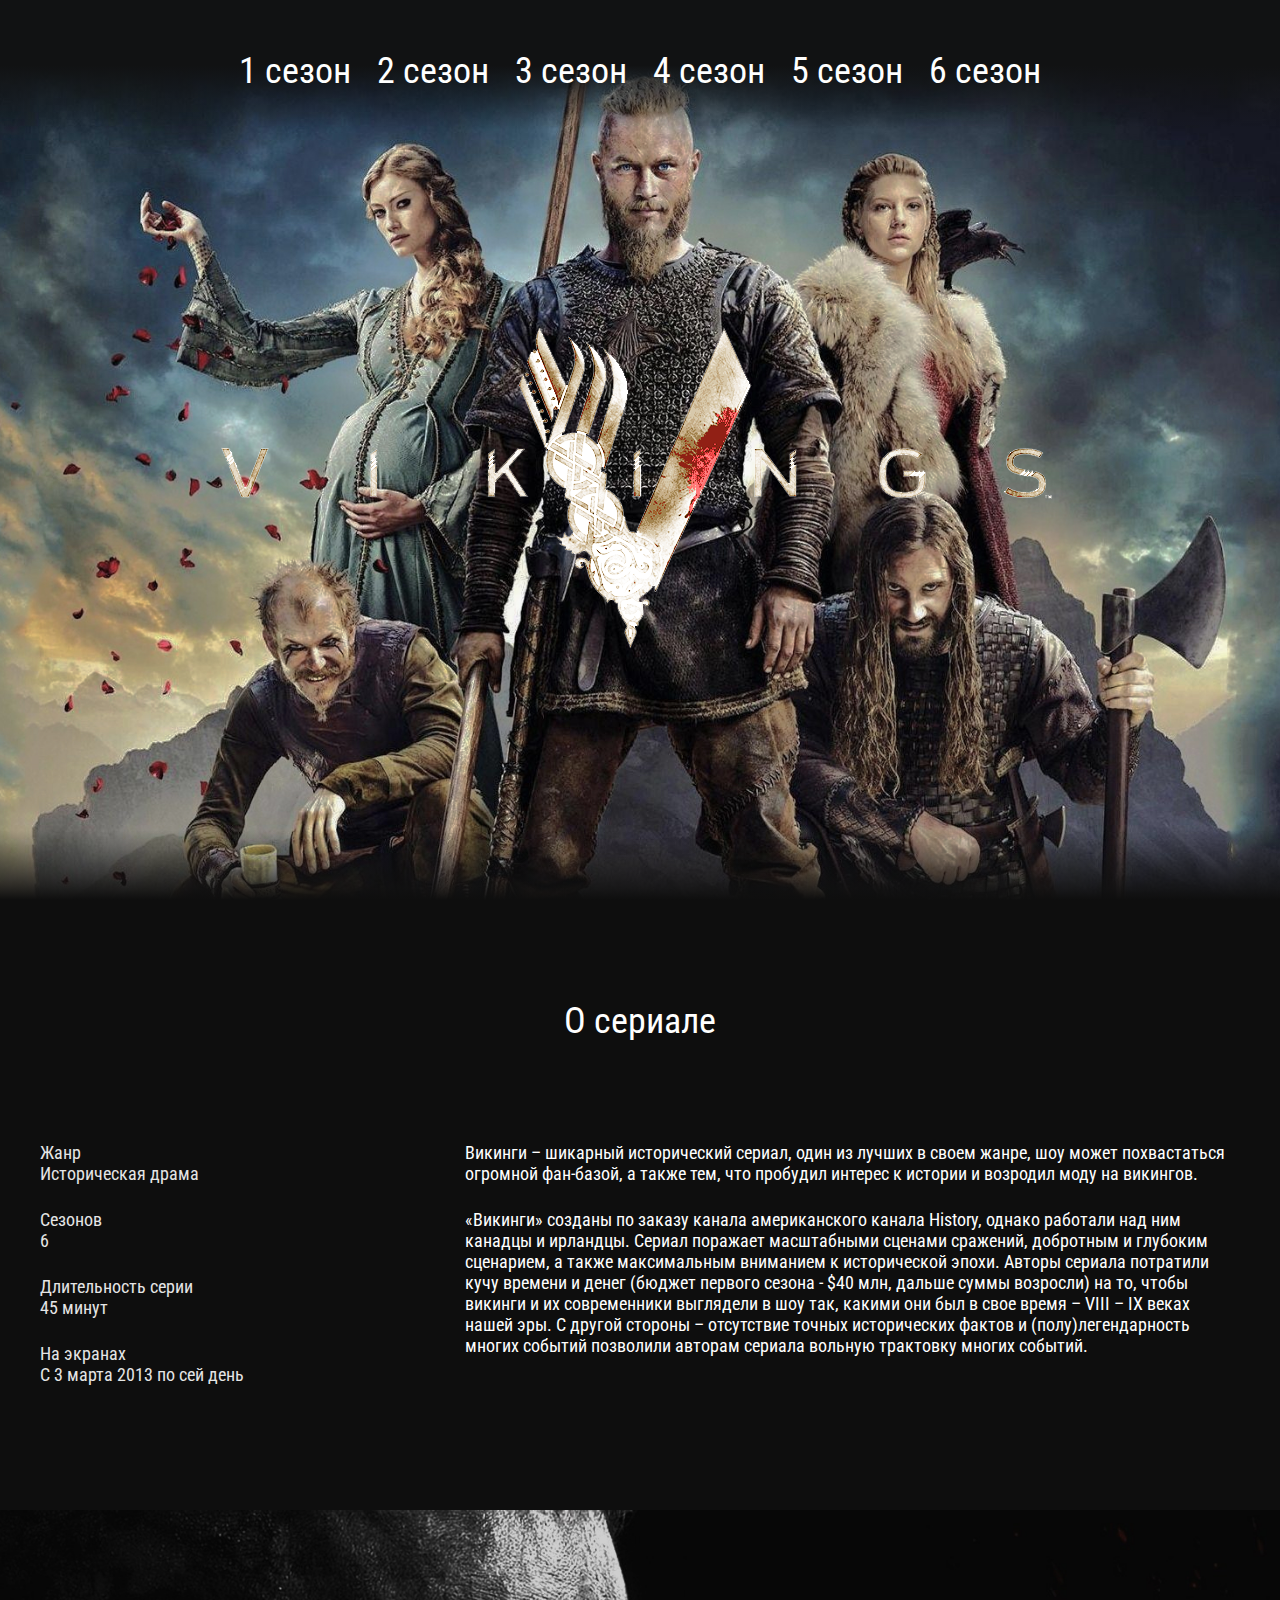
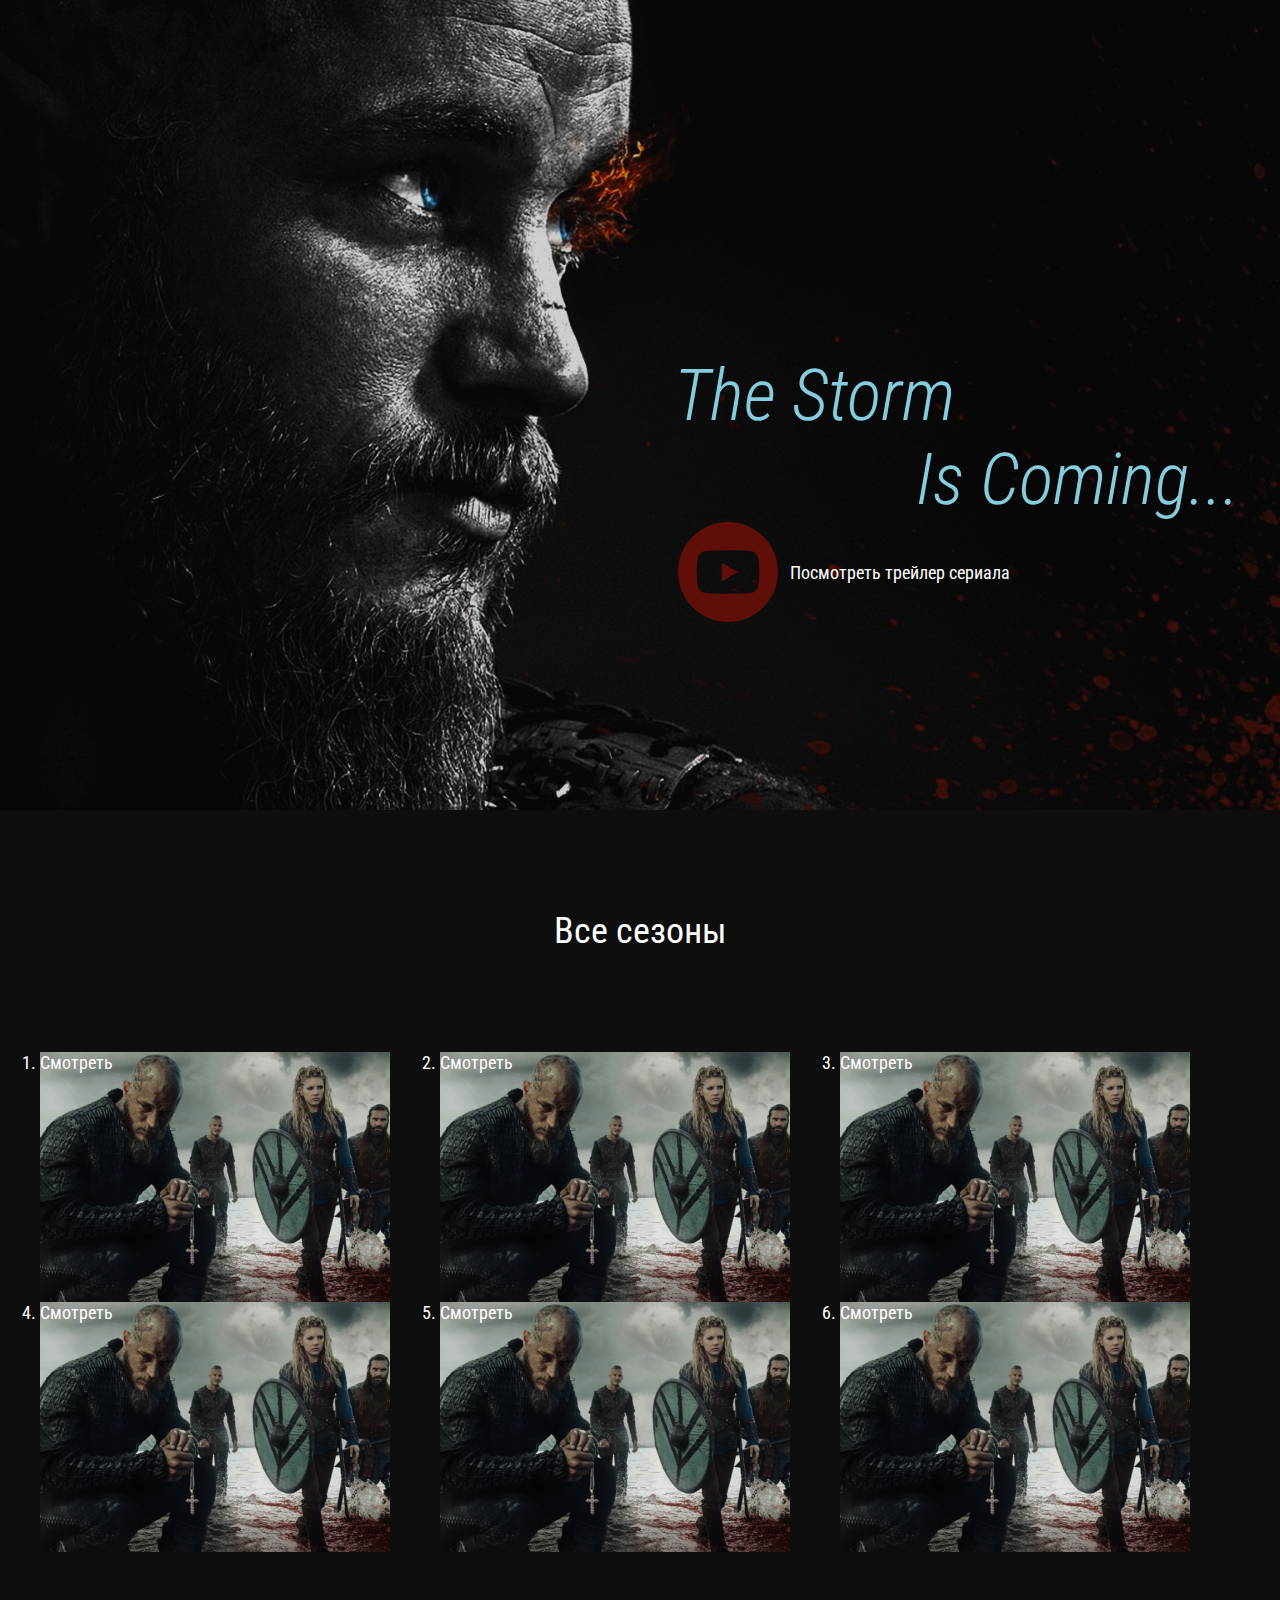
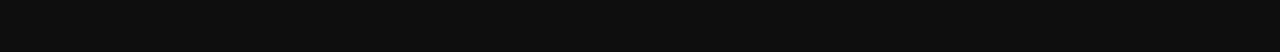
==== index.html @ 751f9b81 "feat: add seasons section-page" ====
<!DOCTYPE html>
<html lang="en">

<head>
  <meta charset="UTF-8">
  <meta name="viewport" content="width=device-width, initial-scale=1.0">
  <meta http-equiv="X-UA-Compatible" content="ie=edge">
  <title>Document</title>
  <link href="https://fonts.googleapis.com/css2?family=Roboto+Condensed:ital,wght@0,400;0,700;1,300&display=swap"
    rel="stylesheet">
  <link rel="stylesheet" href="css/reset.css">
  <link rel="stylesheet" href="css/slick.css">
  <link rel="stylesheet" href="css/jquery.fancybox.css">
  <link rel="stylesheet" href="css/style.css">
</head>

<body>
  <header class="header">
    <nav class="menu">
      <ul class="menu__list">
        <li class="menu__list-item">
          <a class="menu__list-link" href="#">1 сезон</a>
        </li>
        <li class="menu__list-item">
          <a class="menu__list-link" href="#">2 сезон</a>
        </li>
        <li class="menu__list-item">
          <a class="menu__list-link" href="#">3 сезон</a>
        </li>
        <li class="menu__list-item">
          <a class="menu__list-link" href="#">4 сезон</a>
        </li>
        <li class="menu__list-item">
          <a class="menu__list-link" href="#">5 сезон</a>
        </li>
        <li class="menu__list-item">
          <a class="menu__list-link" href="#">6 сезон</a>
        </li>
      </ul>
    </nav>
    <div class="logo">
      <img class="logo__img" src="images/logo 1.png" alt="Логотип">
    </div>
  </header>
  <section class="about section-page">
    <div class="container">
      <h3 class="title">
        О сериале
      </h3>
      <div class="about__inner">
        <ul class="about__info">
          <li class="about__info-item">
            Жанр
            <span>Историческая драма</span>
          </li>
          <li class="about__info-item">
            Сезонов
            <span>6</span>
          </li>
          <li class="about__info-item">
            Длительность серии
            <span>45 минут</span>
          </li>
          <li class="about__info-item">
            На экранах
            <span>С 3 марта 2013 по сей день</span>
          </li>
        </ul>
        <div class="about__text">
          <p>
            Викинги – шикарный исторический сериал, один из лучших в своем жанре, шоу может похвастаться огромной
            фан-базой, а также тем, что пробудил интерес к истории и возродил моду на викингов.
          </p>
          <p>
            «Викинги» созданы по заказу канала американского канала History, однако работали над ним канадцы и
            ирландцы. Сериал поражает масштабными сценами сражений, добротным и глубоким сценарием, а также
            максимальным вниманием к исторической эпохи. Авторы сериала потратили кучу времени и денег (бюджет
            первого сезона - $40 млн, дальше суммы возросли) на то, чтобы викинги и их современники выглядели в шоу
            так, какими они был в свое время – VIII – IX веках нашей эры. С другой стороны – отсутствие точных
            исторических фактов и (полу)легендарность многих событий позволили авторам сериала вольную трактовку
            многих событий.
          </p>
        </div>
      </div>
    </div>
  </section>
  <section class="video">
    <div class="container">
      <h3 class="video__text">
        <span>The Storm </span>
        Is Coming...
      </h3>
      <a class="video__btn" data-fancybox href="https://www.youtube.com/watch?v=ny9Fmx-rUKQ">Посмотреть трейлер
        сериала</a>
    </div>
  </section>
  <section class="seasons section-page">
    <div class="container">
      <h3 class="title">
        Все сезоны
      </h3>
      <ol class="seasons__inner">
        <li class="seasons__item">
          <a class="seasons__link" href="#">Смотреть</a>
        </li>
        <li class="seasons__item">
          <a class="seasons__link" href="#">Смотреть</a>
        </li>
        <li class="seasons__item">
          <a class="seasons__link" href="#">Смотреть</a>
        </li>
        <li class="seasons__item">
          <a class="seasons__link" href="#">Смотреть</a>
        </li>
        <li class="seasons__item">
          <a class="seasons__link" href="#">Смотреть</a>
        </li>
        <li class="seasons__item">
          <a class="seasons__link" href="#">Смотреть</a>
        </li>
      </ol>
    </div>
  </section>

  <script src="https://ajax.googleapis.com/ajax/libs/jquery/3.4.1/jquery.min.js"></script>
  <script src="js/slick.min.js"></script>
  <script src="js/jquery.fancybox.min.js"></script>
  <script src="js/main.js"></script>
</body>

</html>
---- css/style.css ----
* {
  box-sizing: border-box;
}

body {
  background-color: #0e0e0e;
  color: #fff;
  font-family: "Roboto Condensed", sans-serif;
  font-weight: 400px;
  font-size: 18px;
  line-height: 21px;
}

a {
  color: inherit;
  text-decoration: none;
}

ul {
  list-style: none;
}

.container {
  max-width: 1220px;
  padding: 0 10px;
  margin: 0 auto;
}

.section-page {
  padding: 100px 0;
}

.title {
  text-align: center;
  margin-bottom: 100px;
  font-size: 36px;
  line-height: 42px;
  font-weight: 400;
}

.header {
  background-image: url("../images/header-bg.jpg");
  height: 100vh;
  background-repeat: no-repeat;
  background-size: cover;
  background-position: center 50px;
  text-align: center;
  position: relative;
}

.header::after {
  content: "";
  position: absolute;
  height: 70px;
  bottom: 0;
  left: 0;
  width: 100%;
  background: linear-gradient(
    180deg,
    #0e0e0e 0%,
    rgba(17, 17, 17, 0.850295) 16.53%,
    rgba(32, 31, 33, 0) 100%
  );
  transform: rotate(180deg);
}

.menu__list {
  display: flex;
  justify-content: center;
  padding: 50px 0 58px;
  background: linear-gradient(
    180deg,
    #111213 0%,
    #111213 43.62%,
    rgba(32, 31, 33, 0) 86.33%
  );
}

.menu__list-item {
  padding: 0 13px;
}

.menu__list-link {
  font-size: 36px;
  line-height: 42px;
}

.menu__list-link:hover {
  color: #85ccdc;
  text-decoration: underline;
}

.logo {
  padding-top: 178px;
}

.about__inner {
  display: flex;
}

.about__info {
  width: 375px;
  margin-right: 50px;
  flex: none;
}

.about__info-item {
  margin-bottom: 25px;
  color: #e5e5e5;
}

.about__info-item span {
  display: block;
}

.about__text p {
  margin-bottom: 25px;
}

.video {
  background-image: url("../images/video-bg.jpg");
  height: 100vh;
  background-size: cover;
  background-position: center center;
  background-repeat: no-repeat;
  text-align: right;
}

.video__text {
  font-style: italic;
  font-weight: 300;
  font-size: 72px;
  line-height: 84px;
  color: #85ccdc;
  padding-top: 444px;
  margin-bottom: 40px;
}

.video__text span {
  display: block;
  padding-right: 285px;
}

.video__btn {
  padding-left: 112px;
  position: relative;
  margin-right: 230px;
}

.video__btn::before {
  content: "";
  position: absolute;
  width: 100px;
  height: 100px;
  top: -40px;
  left: 0;
  background-image: url("../images/youtube-bth.svg");
}

.seasons__inner {
  display: grid;
  grid-template-columns: 1fr 1fr 1fr;
  grid-gap: 100 75px;
}

.seasons__item {
  width: 350px;
  height: 250px;
  background-image: url("../images/seasons-image-2.jpg");
  background-repeat: no-repeat;
  background-position: center center;
  background-size: cover;
}
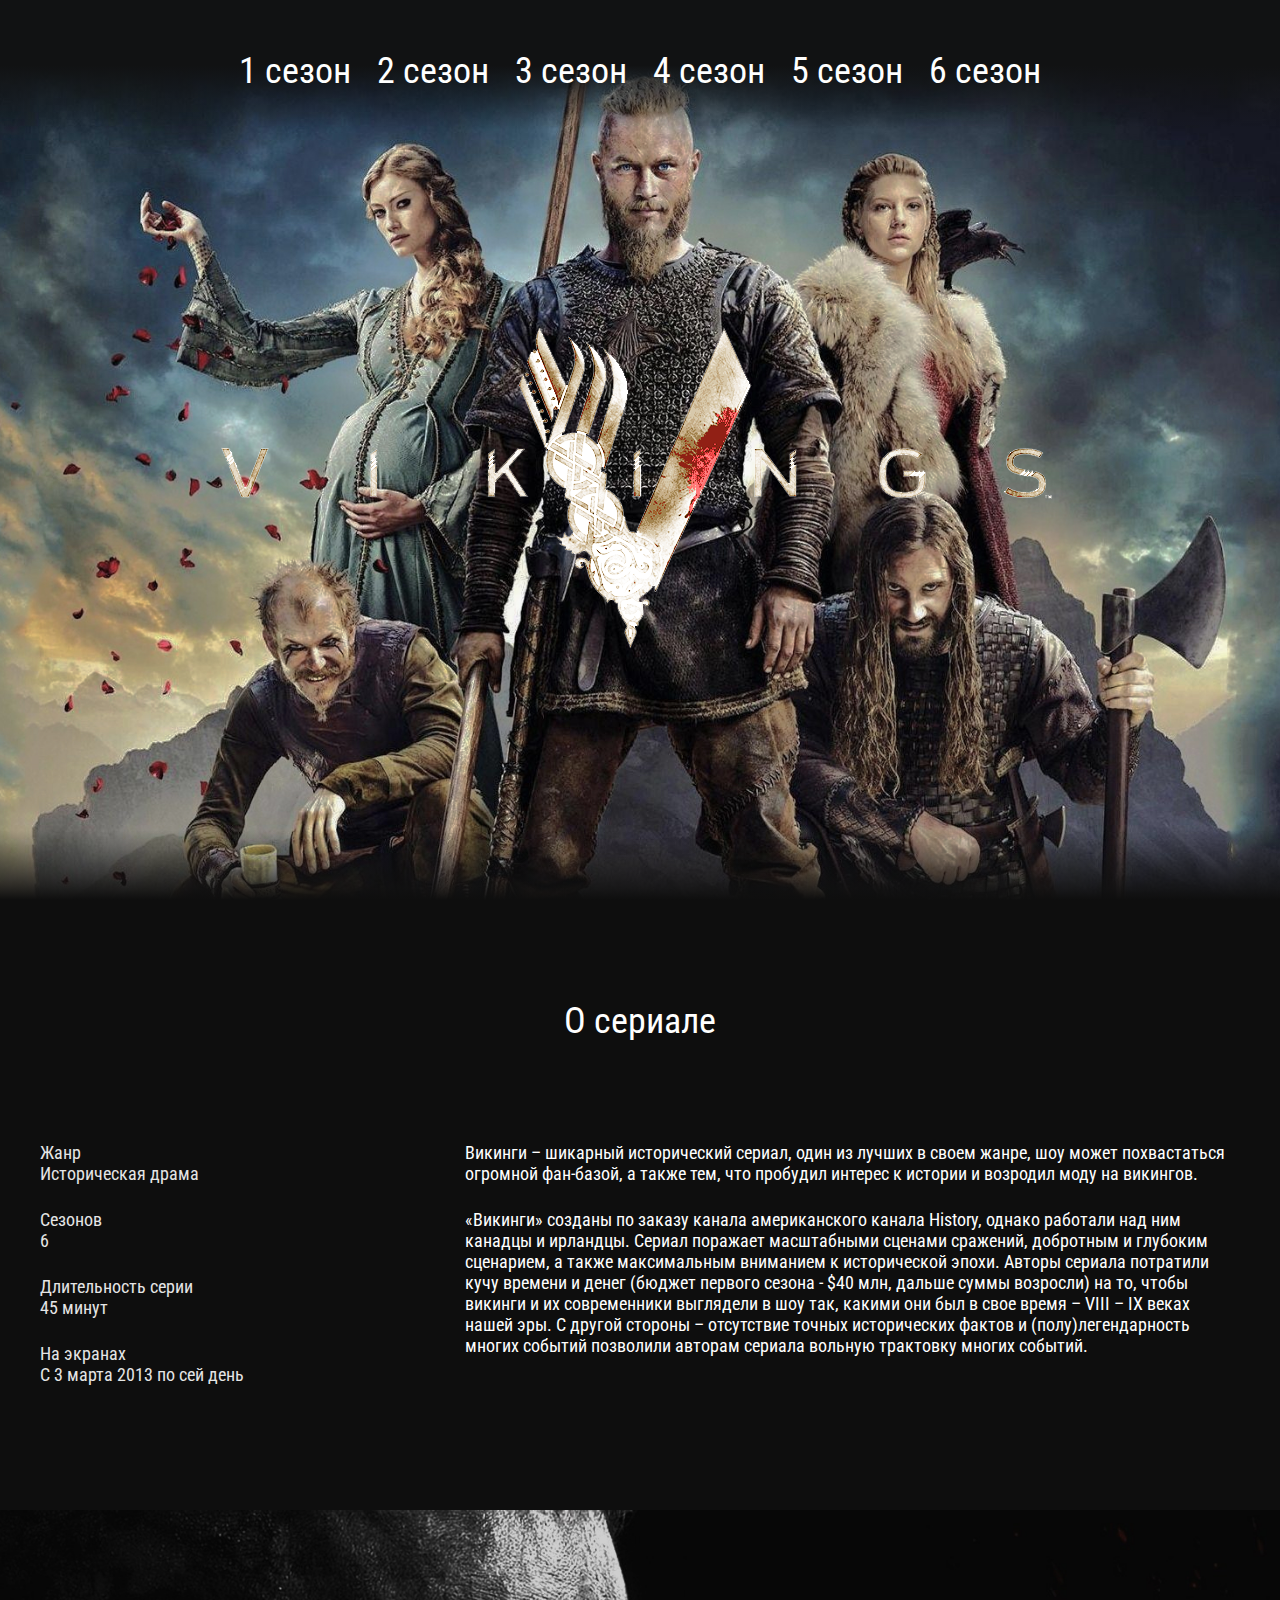
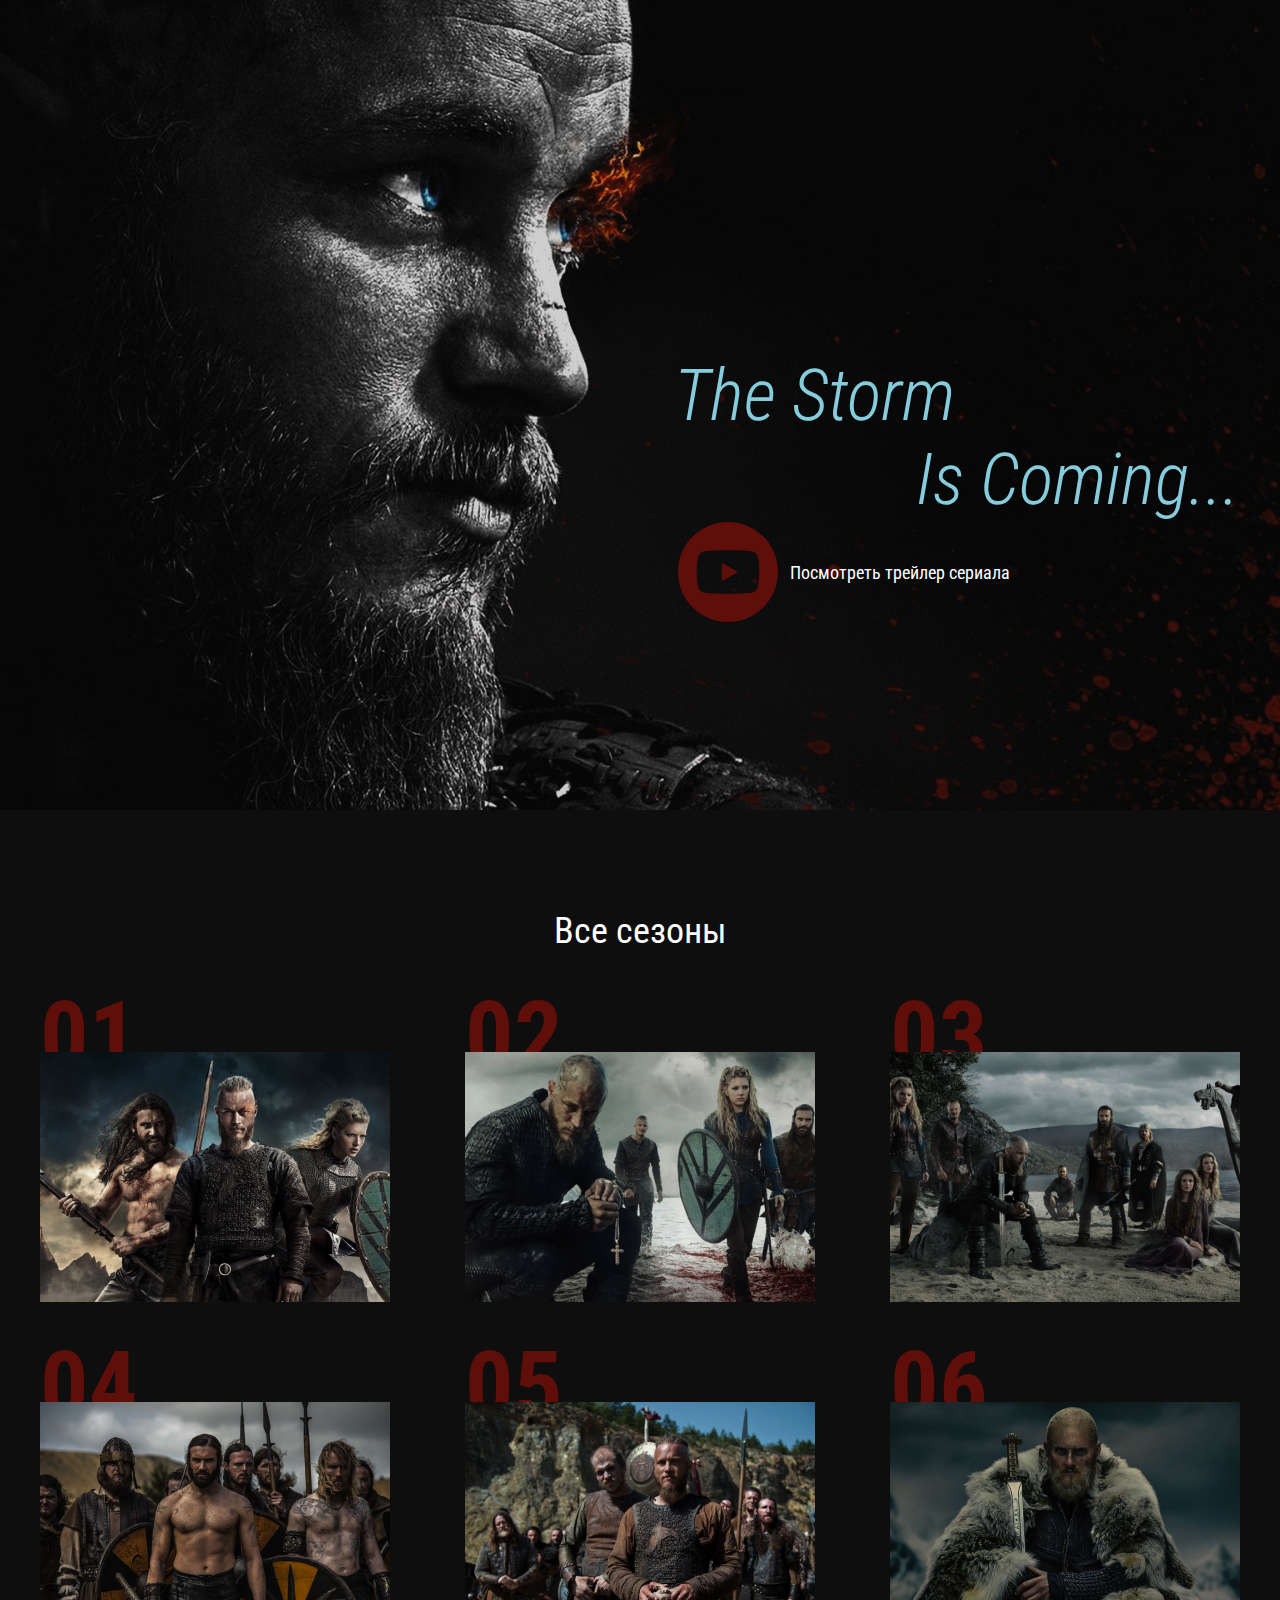
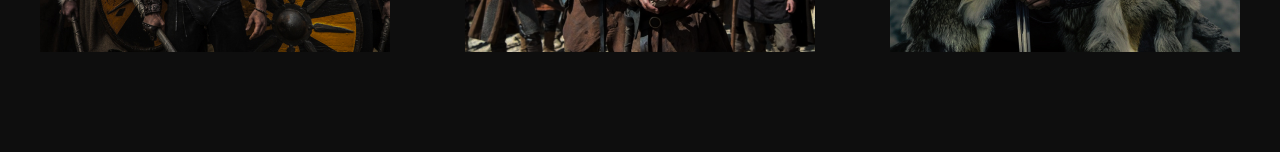
==== commit a5a12307: "feat: seasons__item add hover" ====
--- a/index.html
+++ b/index.html
@@ -100,22 +100,22 @@
         Все сезоны
       </h3>
       <ol class="seasons__inner">
-        <li class="seasons__item">
+        <li class="seasons__item" style="background-image: url('images/seasons-image-1.jpg');">
           <a class="seasons__link" href="#">Смотреть</a>
         </li>
-        <li class="seasons__item">
+        <li class="seasons__item" style="background-image: url('images/seasons-image-2.jpg');">
           <a class="seasons__link" href="#">Смотреть</a>
         </li>
-        <li class="seasons__item">
+        <li class="seasons__item" style="background-image: url('images/seasons-image-3.jpg');">
           <a class="seasons__link" href="#">Смотреть</a>
         </li>
-        <li class="seasons__item">
+        <li class="seasons__item" style="background-image: url('images/seasons-image-4.jpg');">
           <a class="seasons__link" href="#">Смотреть</a>
         </li>
-        <li class="seasons__item">
+        <li class="seasons__item" style="background-image: url('images/seasons-image-5.jpg');">
           <a class="seasons__link" href="#">Смотреть</a>
         </li>
-        <li class="seasons__item">
+        <li class="seasons__item" style="background-image: url('images/seasons-image-6.jpg');">
           <a class="seasons__link" href="#">Смотреть</a>
         </li>
       </ol>
--- a/css/style.css
+++ b/css/style.css
@@ -160,14 +160,44 @@
 .seasons__inner {
   display: grid;
   grid-template-columns: 1fr 1fr 1fr;
-  grid-gap: 100 75px;
+  grid-gap: 100px 75px;
+  counter-reset: number;
 }
 
 .seasons__item {
   width: 350px;
   height: 250px;
-  background-image: url("../images/seasons-image-2.jpg");
   background-repeat: no-repeat;
   background-position: center center;
   background-size: cover;
-}
+  list-style: none;
+  position: relative;
+  display: flex;
+  justify-content: center;
+  align-items: center;
+}
+
+.seasons__item:hover .seasons__link {
+  opacity: 1;
+}
+
+.seasons__item::before {
+  content: "0" counter(number);
+  counter-increment: number;
+  position: absolute;
+  font-weight: bold;
+  font-size: 96px;
+  line-height: 112px;
+  color: #600e09;
+  left: 0;
+  top: -72px;
+  z-index: -1;
+}
+
+.seasons__link {
+  font-size: 36px;
+  line-height: 42px;
+  padding: 12px 78px 11px;
+  background-color: #0e0e0e;
+  opacity: 0;
+}
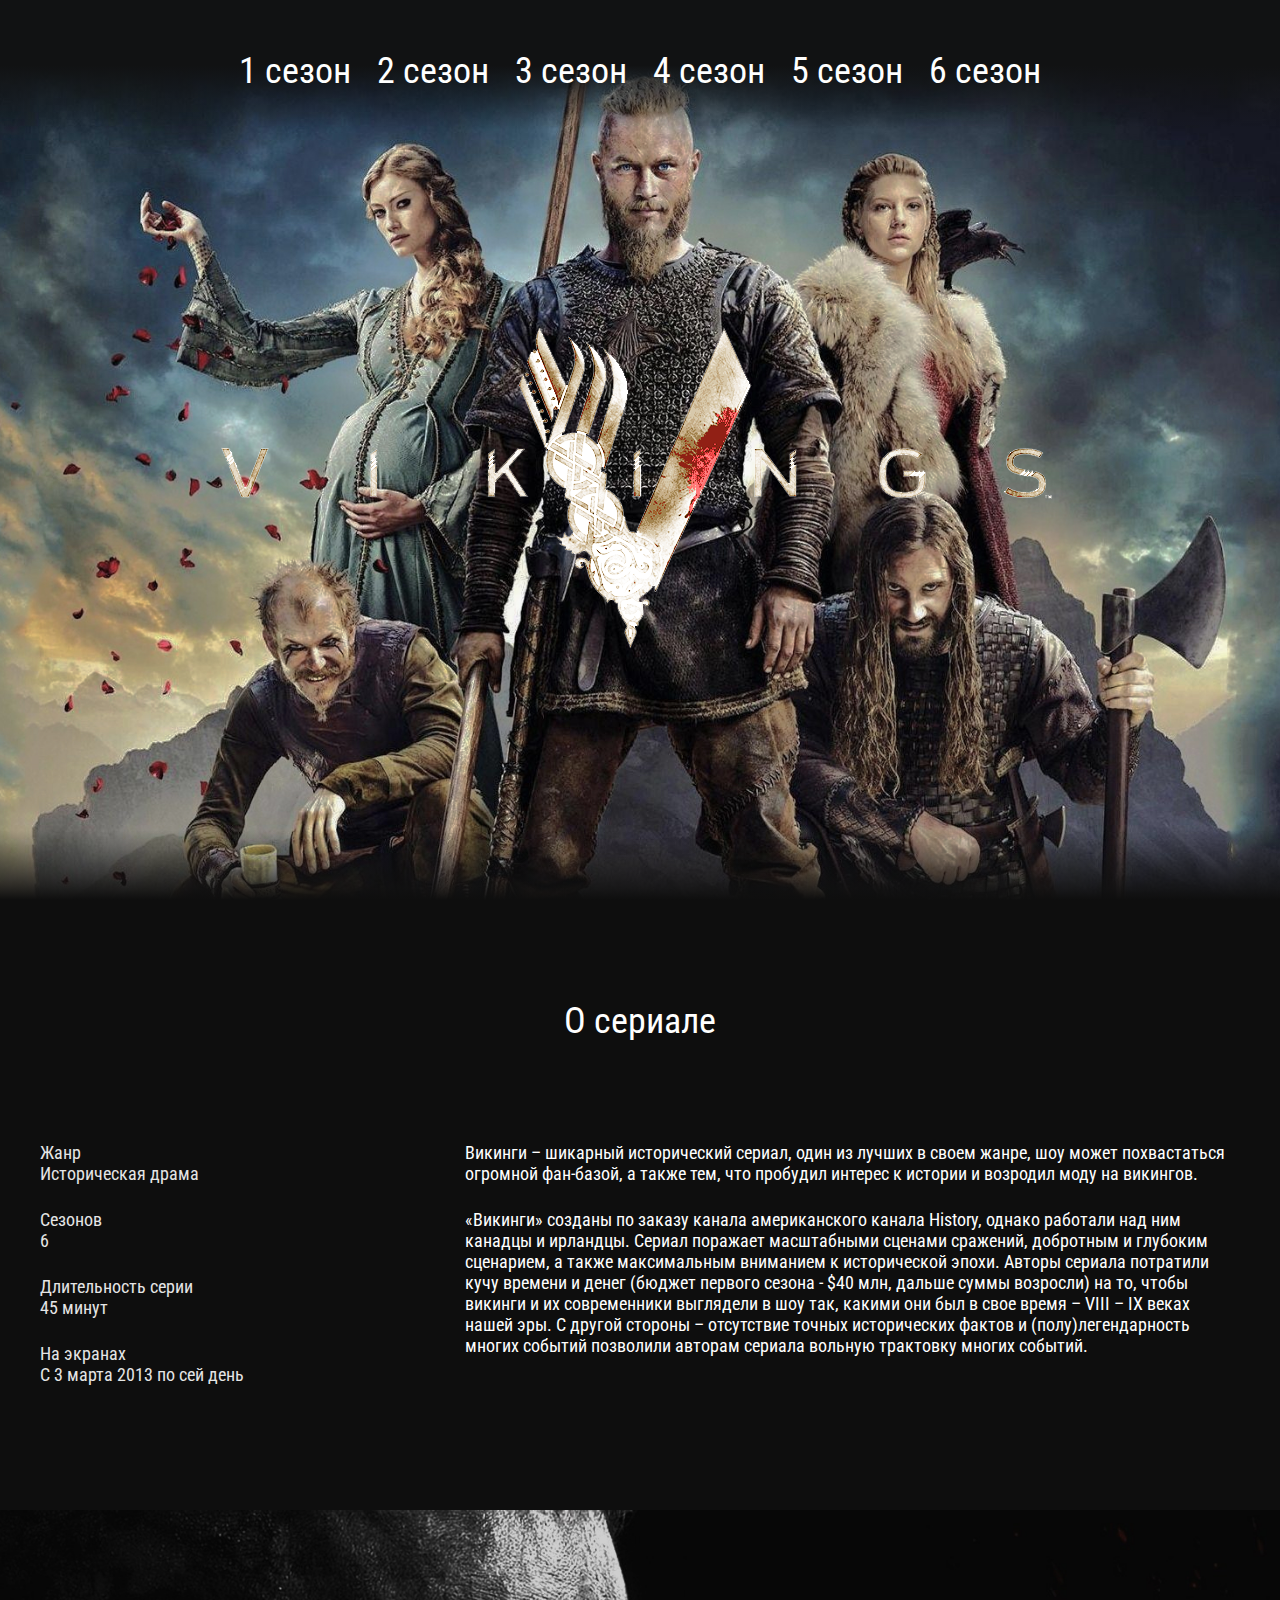
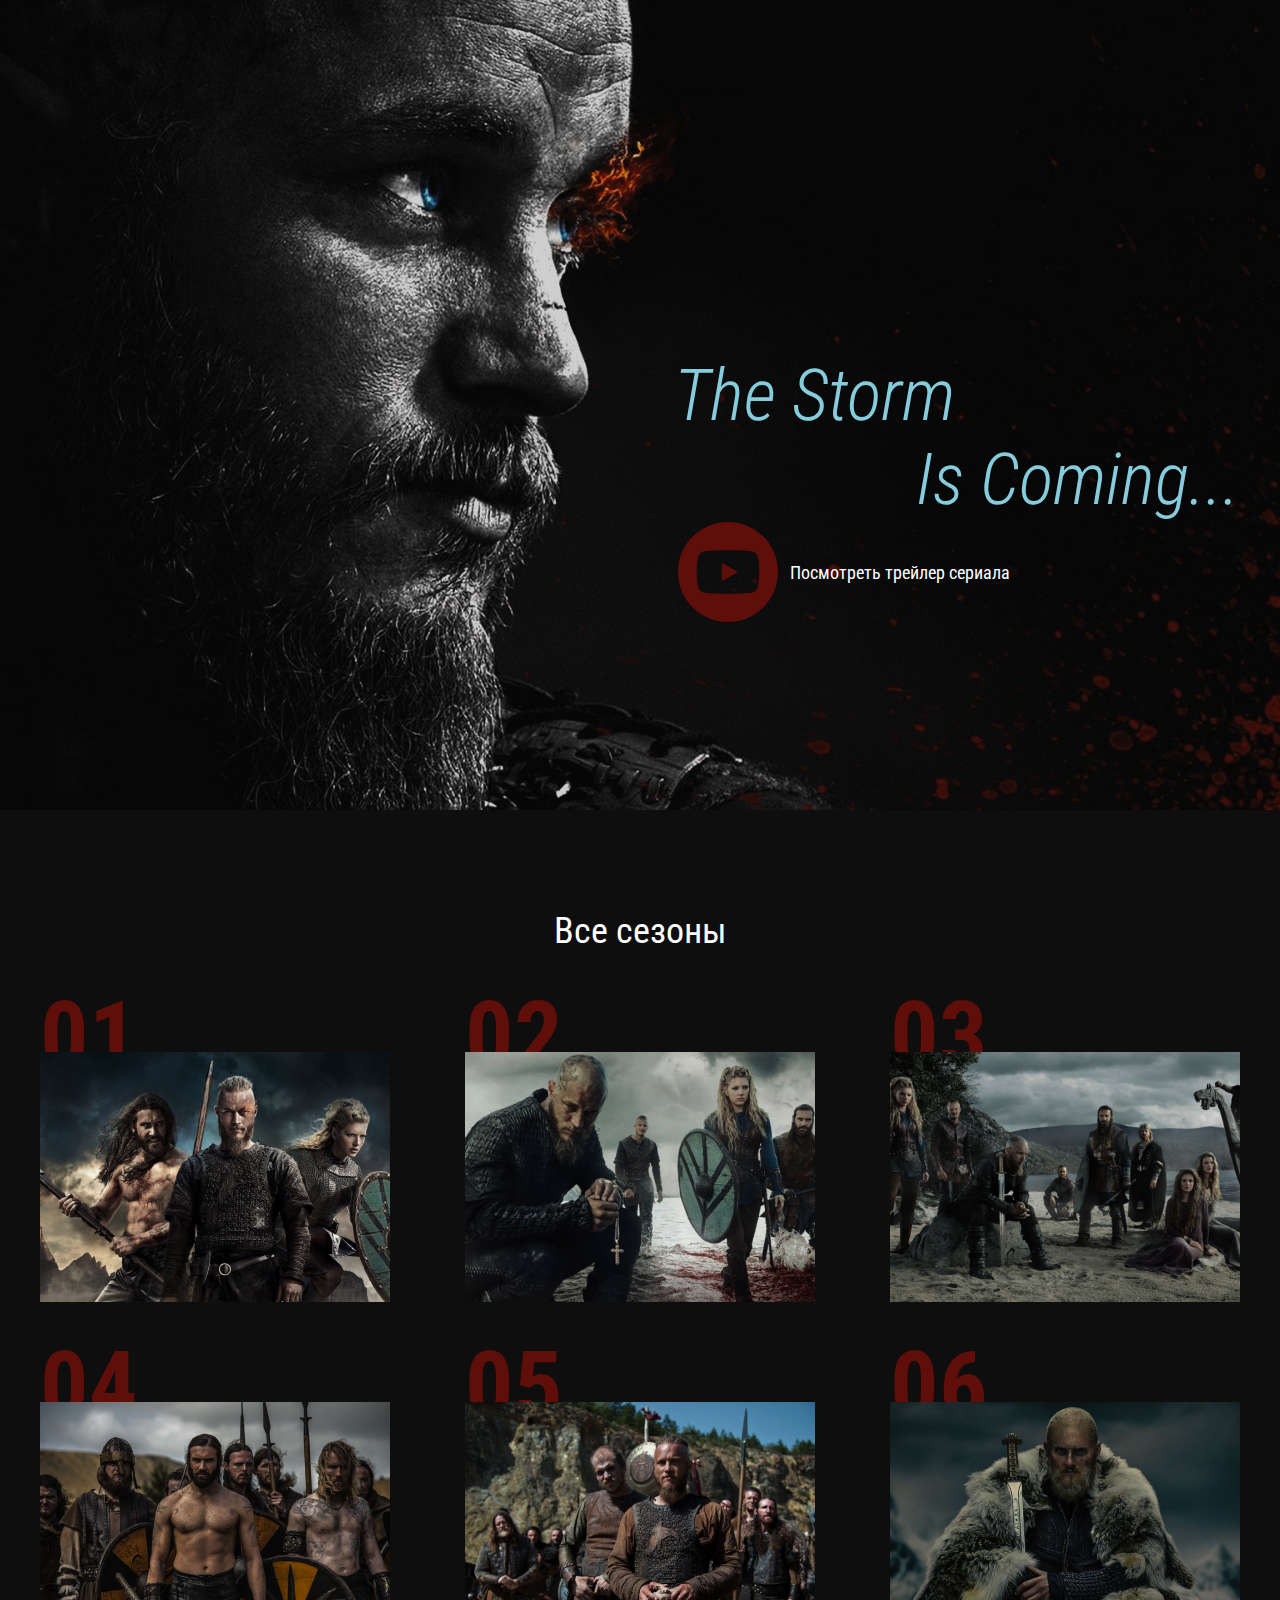
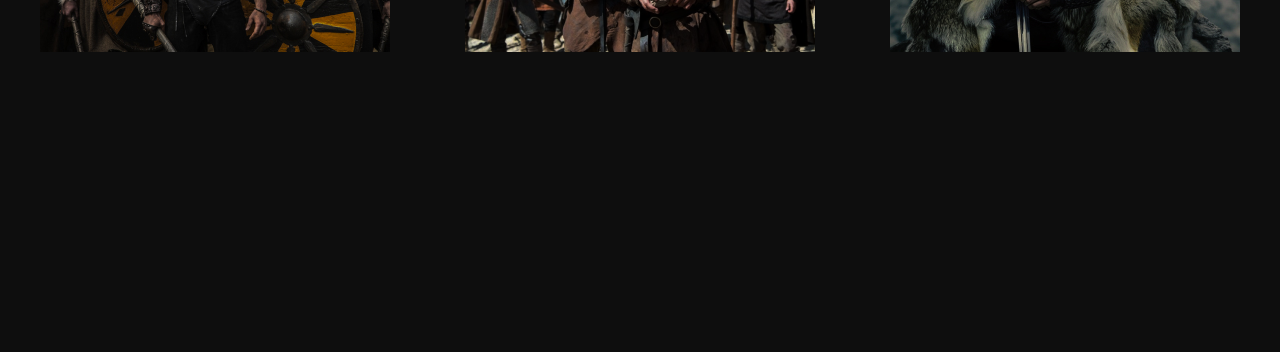
==== commit 89d032bc: "feat: add heroes section-page" ====
--- a/index.html
+++ b/index.html
@@ -121,6 +121,9 @@
       </ol>
     </div>
   </section>
+  <section class="heroes section-page">
+    
+  </section>
 
   <script src="https://ajax.googleapis.com/ajax/libs/jquery/3.4.1/jquery.min.js"></script>
   <script src="js/slick.min.js"></script>
--- a/css/style.css
+++ b/css/style.css
@@ -194,10 +194,22 @@
   z-index: -1;
 }
 
+.seasons__item:hover::after {
+  content: '';
+  position: absolute;
+  top: 0;
+  left: 0;
+  right: 0;
+  bottom: 0;
+  background: rgba(14, 14, 14, 0.8);
+}
+
 .seasons__link {
   font-size: 36px;
   line-height: 42px;
   padding: 12px 78px 11px;
   background-color: #0e0e0e;
   opacity: 0;
-}
+  transition: all 1s;
+  z-index: 2;
+}
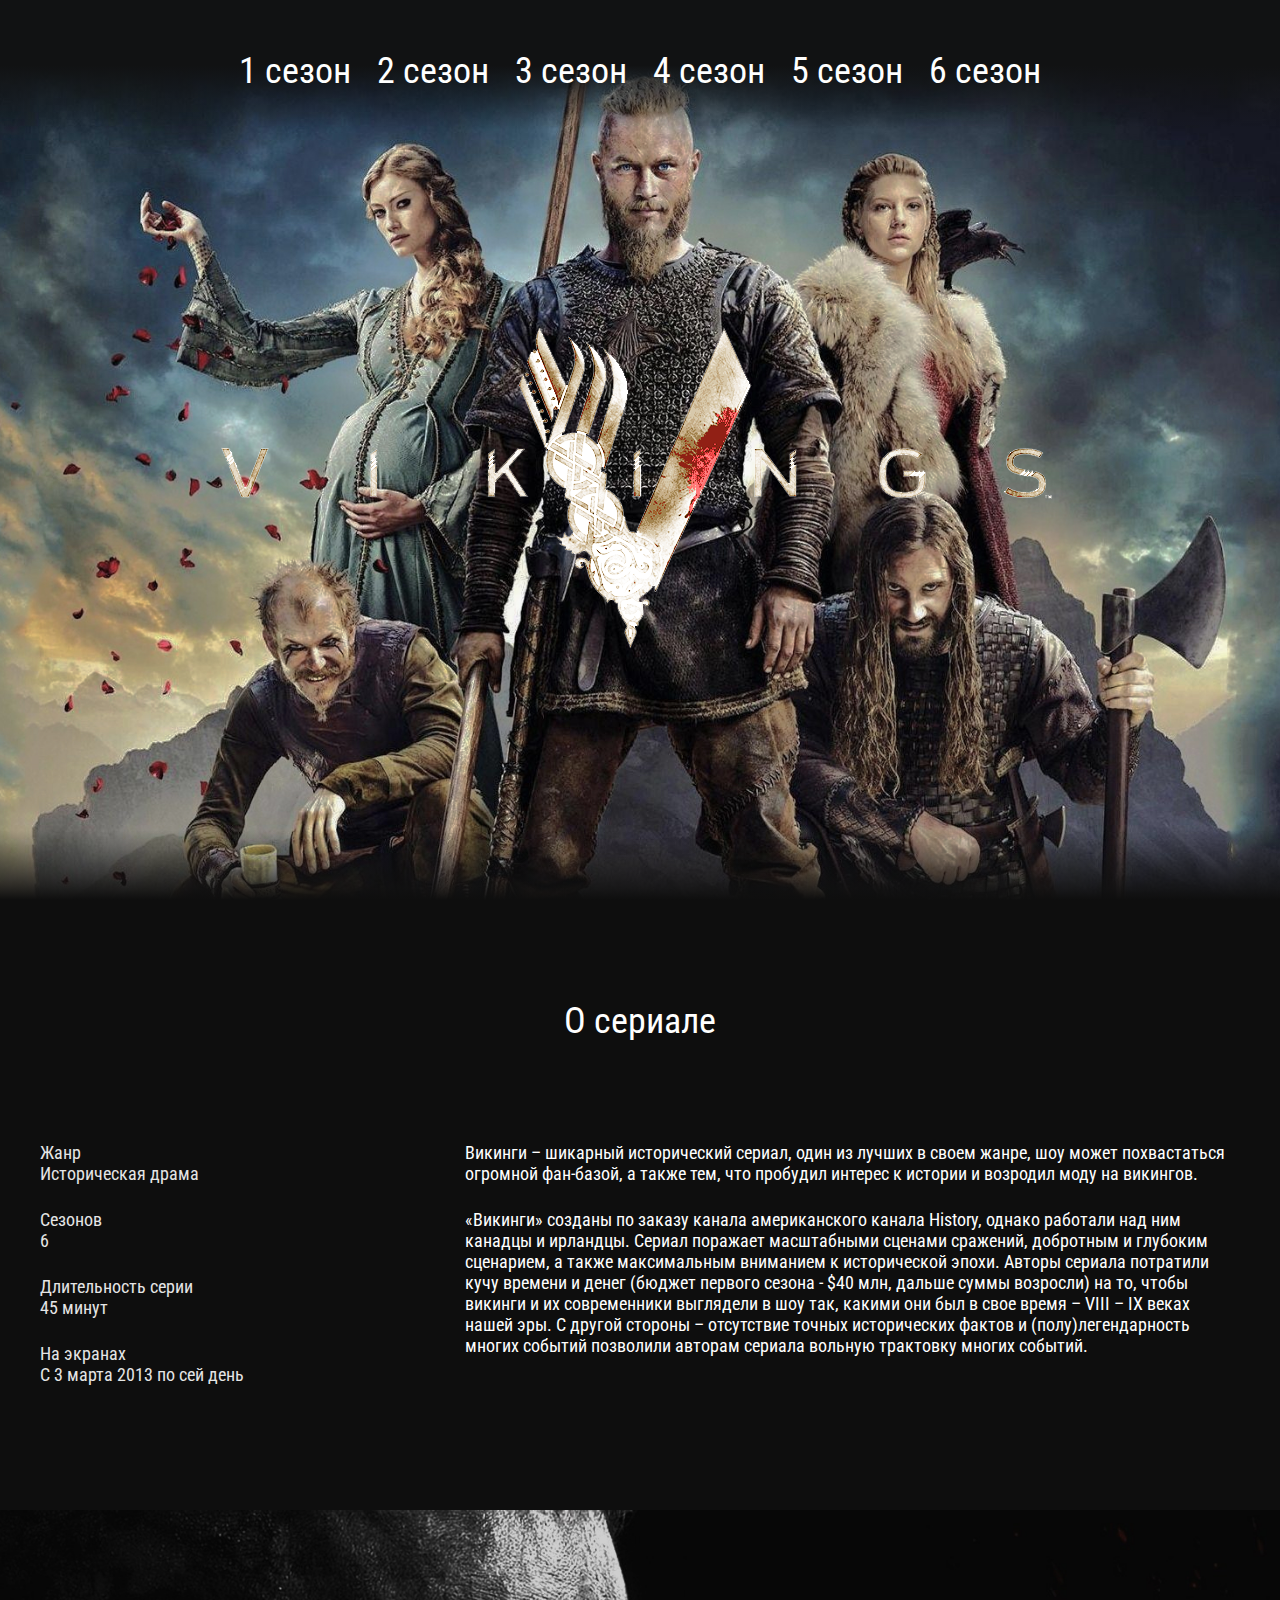
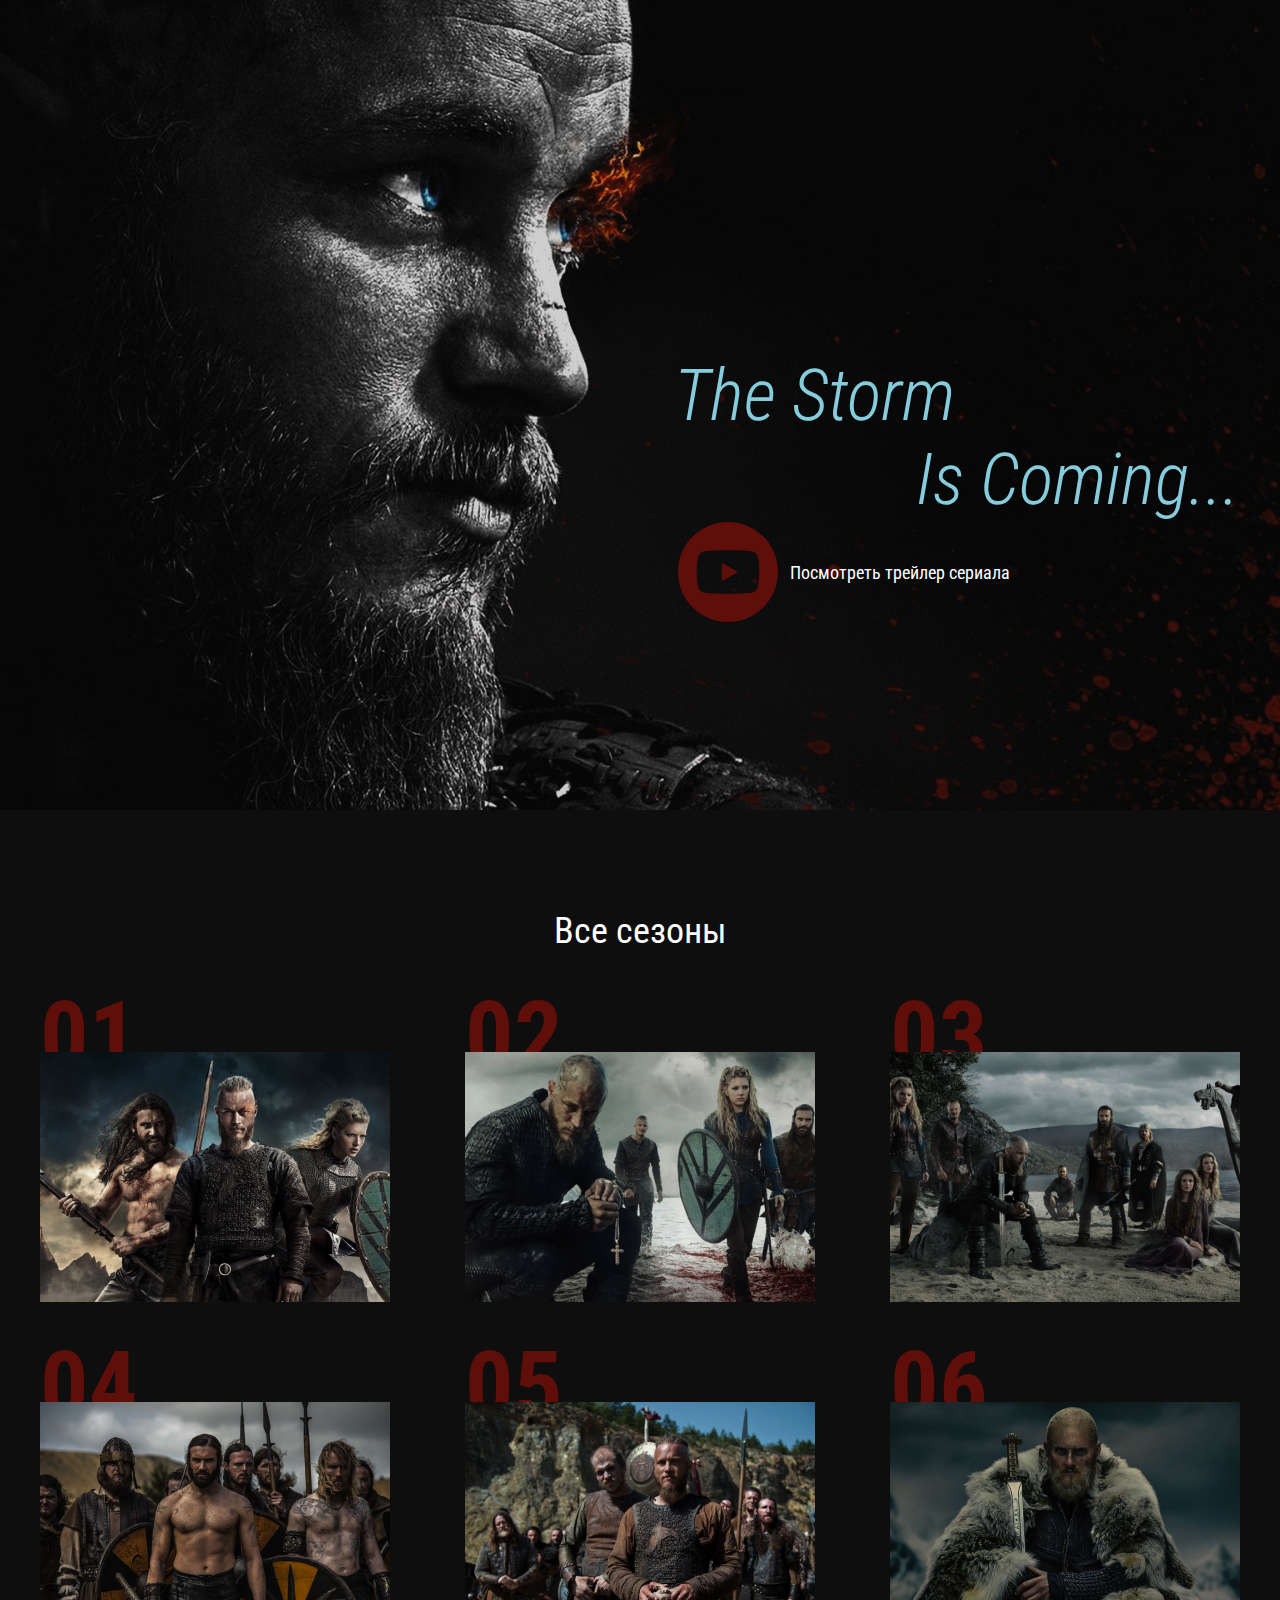
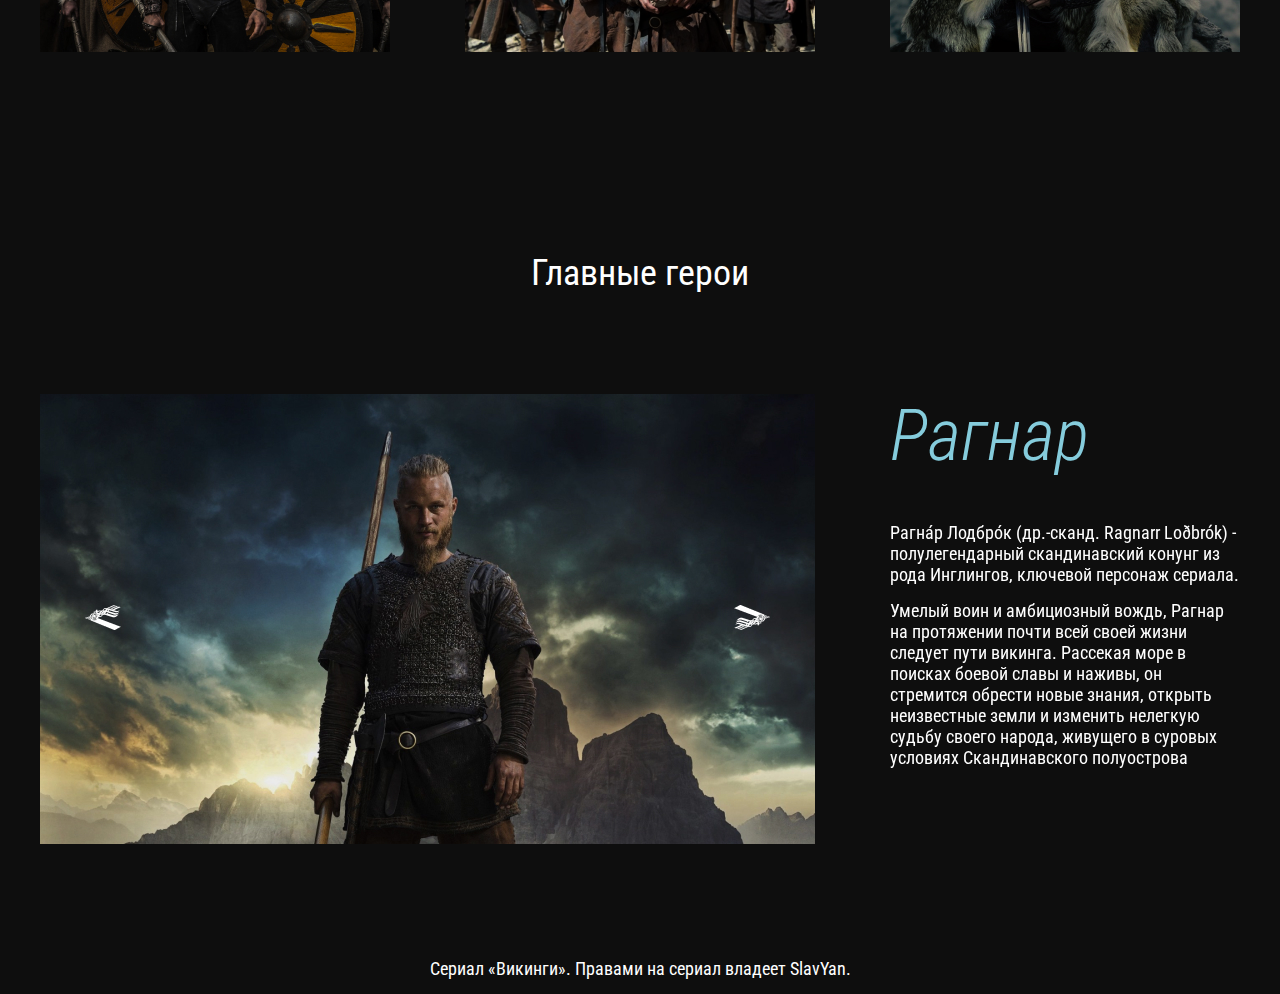
==== commit a5ebfbdf: "feat: create seasons-1.html" ====
--- a/index.html
+++ b/index.html
@@ -1,5 +1,5 @@
 <!DOCTYPE html>
-<html lang="en">
+<html lang="ru">
 
 <head>
   <meta charset="UTF-8">
@@ -122,8 +122,79 @@
     </div>
   </section>
   <section class="heroes section-page">
-    
-  </section>
+    <div class="container">
+      <h3 class="title">Главные герои</h3>
+      <div class="heroes__inner">
+        <div class="heroes__slider-img">
+          <img class="heroes__images" src="images/hero-1.jpg" alt="heroes1">
+          <img class="heroes__images" src="images/hero-1.jpg" alt="heroes2">
+          <img class="heroes__images" src="images/hero-1.jpg" alt="heroes3">
+        </div>
+        <div class="heroes__slider-text">
+          <div class="heroes__text">
+            <h4 class="heroes-name">Рагнар</h4>
+            <p>
+              Рагна́р Лодбро́к (др.-сканд. Ragnarr Loðbrók) - полулегендарный скандинавский конунг из рода Инглингов,
+              ключевой
+              персонаж сериала.
+            </p>
+            <p>
+              Умелый воин и амбициозный вождь, Рагнар на протяжении почти всей своей жизни следует пути викинга.
+              Рассекая море в
+              поисках боевой славы и наживы, он стремится обрести новые знания, открыть неизвестные земли и изменить
+              нелегкую судьбу
+              своего народа, живущего в суровых условиях Скандинавского полуострова
+            </p>
+          </div>
+          <div class="heroes__text">
+            <h4 class="heroes-name">Рагнар2</h4>
+            <p>
+              Рагна́р Лодбро́к (др.-сканд. Ragnarr Loðbrók) - полулегендарный скандинавский конунг из рода Инглингов,
+              ключевой
+              персонаж сериала.
+            </p>
+            <p>
+              Умелый воин и амбициозный вождь, Рагнар на протяжении почти всей своей жизни следует пути викинга.
+              Рассекая море в
+              поисках боевой славы и наживы, он стремится обрести новые знания, открыть неизвестные земли и изменить
+              нелегкую судьбу
+              своего народа, живущего в суровых условиях Скандинавского полуострова
+            </p>
+          </div>
+          <div class="heroes__text">
+            <h4 class="heroes-name">Рагнар3</h4>
+            <p>
+              Рагна́р Лодбро́к (др.-сканд. Ragnarr Loðbrók) - полулегендарный скандинавский конунг из рода Инглингов,
+              ключевой
+              персонаж сериала.
+            </p>
+            <p>
+              Умелый воин и амбициозный вождь, Рагнар на протяжении почти всей своей жизни следует пути викинга.
+              Рассекая море в
+              поисках боевой славы и наживы, он стремится обрести новые знания, открыть неизвестные земли и изменить
+              нелегкую судьбу
+              своего народа, живущего в суровых условиях Скандинавского полуострова
+            </p>
+          </div>
+        </div>
+      </div>
+    </div>
+  </section>
+  <footer class="footer">
+    <div class="container">
+      <p class="copy">
+        Сериал «Викинги». Правами на сериал владеет SlavYan.
+      </p>
+    </div>
+  </footer>
+
+
+
+
+
+
+
+
 
   <script src="https://ajax.googleapis.com/ajax/libs/jquery/3.4.1/jquery.min.js"></script>
   <script src="js/slick.min.js"></script>
--- a/css/style.css
+++ b/css/style.css
@@ -195,7 +195,7 @@
 }
 
 .seasons__item:hover::after {
-  content: '';
+  content: "";
   position: absolute;
   top: 0;
   left: 0;
@@ -213,3 +213,53 @@
   transition: all 1s;
   z-index: 2;
 }
+
+.heroes__inner {
+  display: flex;
+  justify-content: space-between;
+}
+
+.heroes__slider-img {
+  max-width: 775px;
+}
+
+.heroes__slider-text {
+  max-width: 350px;
+}
+
+.slick-btn {
+  position: absolute;
+  top: 50%;
+  transform: translateY(-50%);
+  border: none;
+  background-color: transparent;
+  z-index: 5;
+  cursor: pointer;
+  outline: none;
+}
+
+.slick-prev {
+  left: 38px;
+}
+
+.slick-next {
+  right: 38px;
+}
+
+.heroes-name {
+  font-style: italic;
+  font-weight: 300;
+  font-size: 72px;
+  line-height: 84px;
+  color: #85ccdc;
+  margin-bottom: 44px;
+}
+
+.heroes__text p {
+  margin-bottom: 15px;
+}
+
+.copy {
+  padding: 14px 0 15px;
+  text-align: center;
+}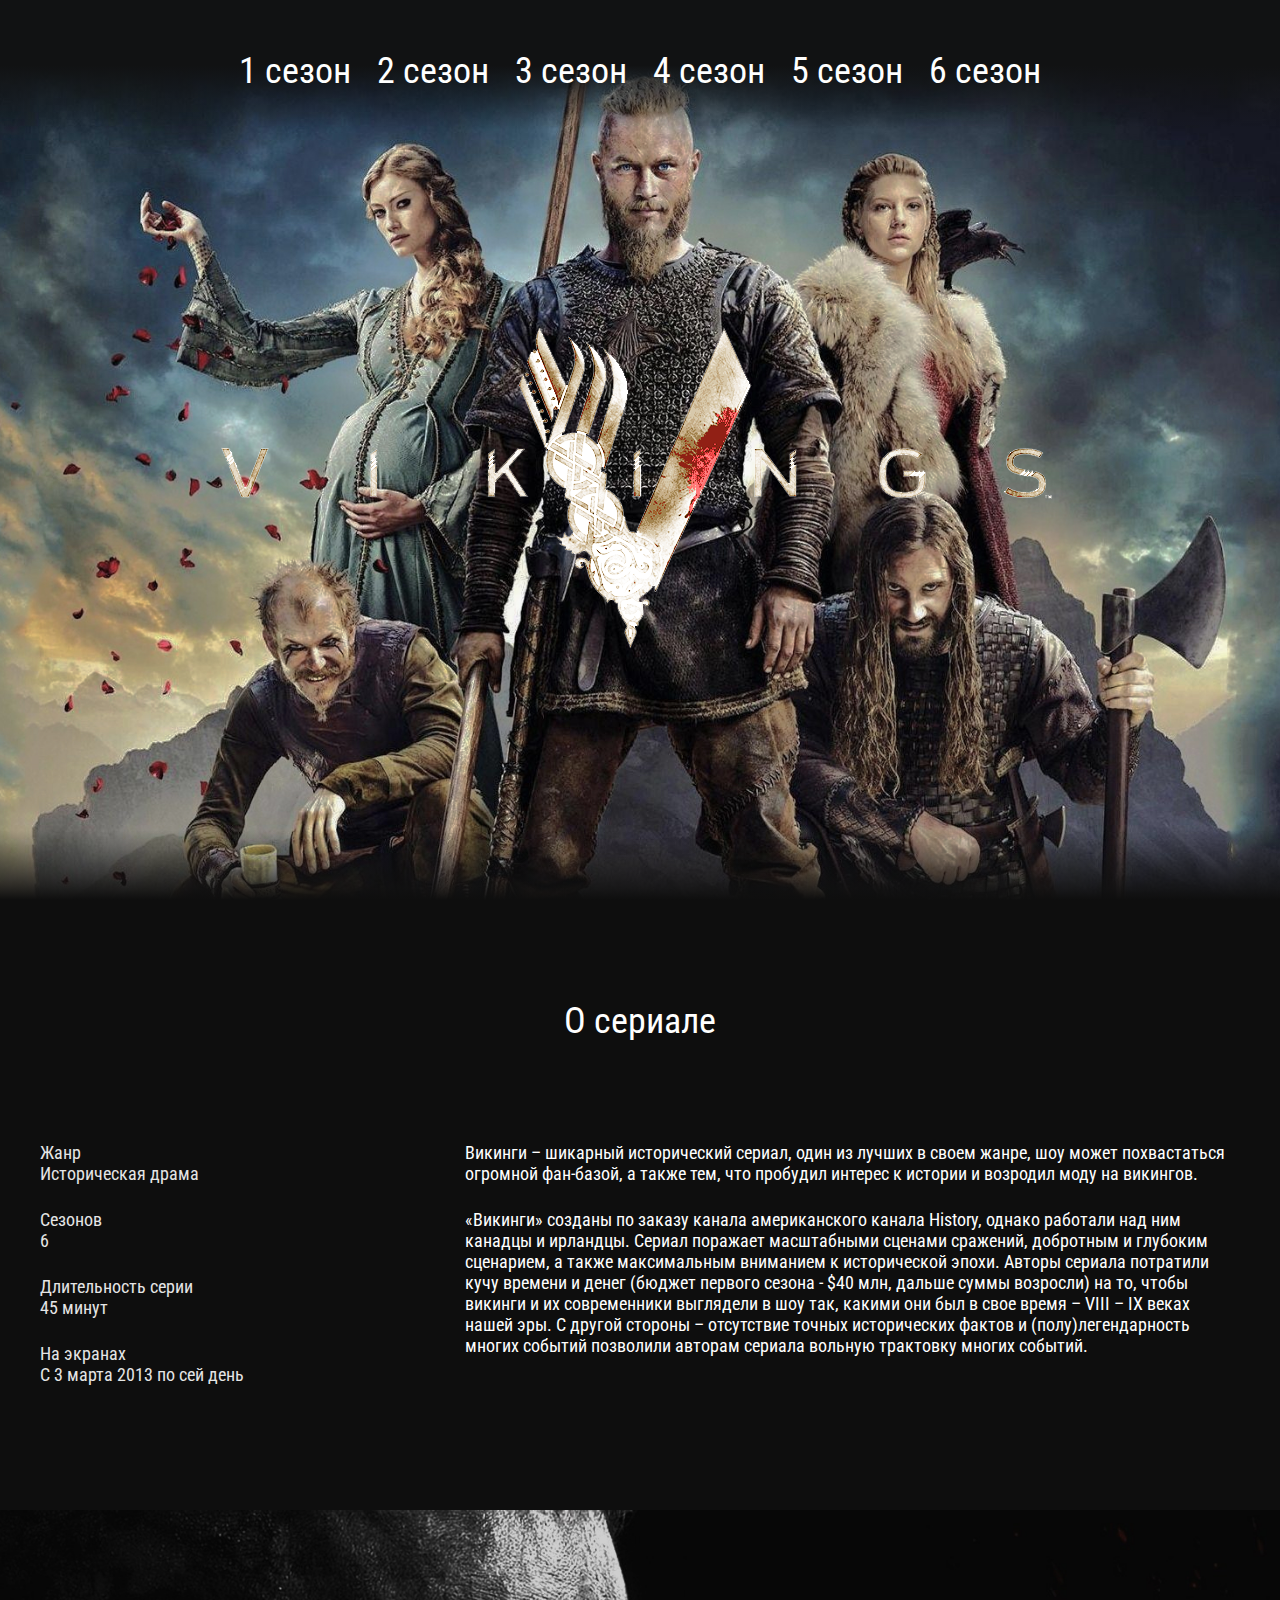
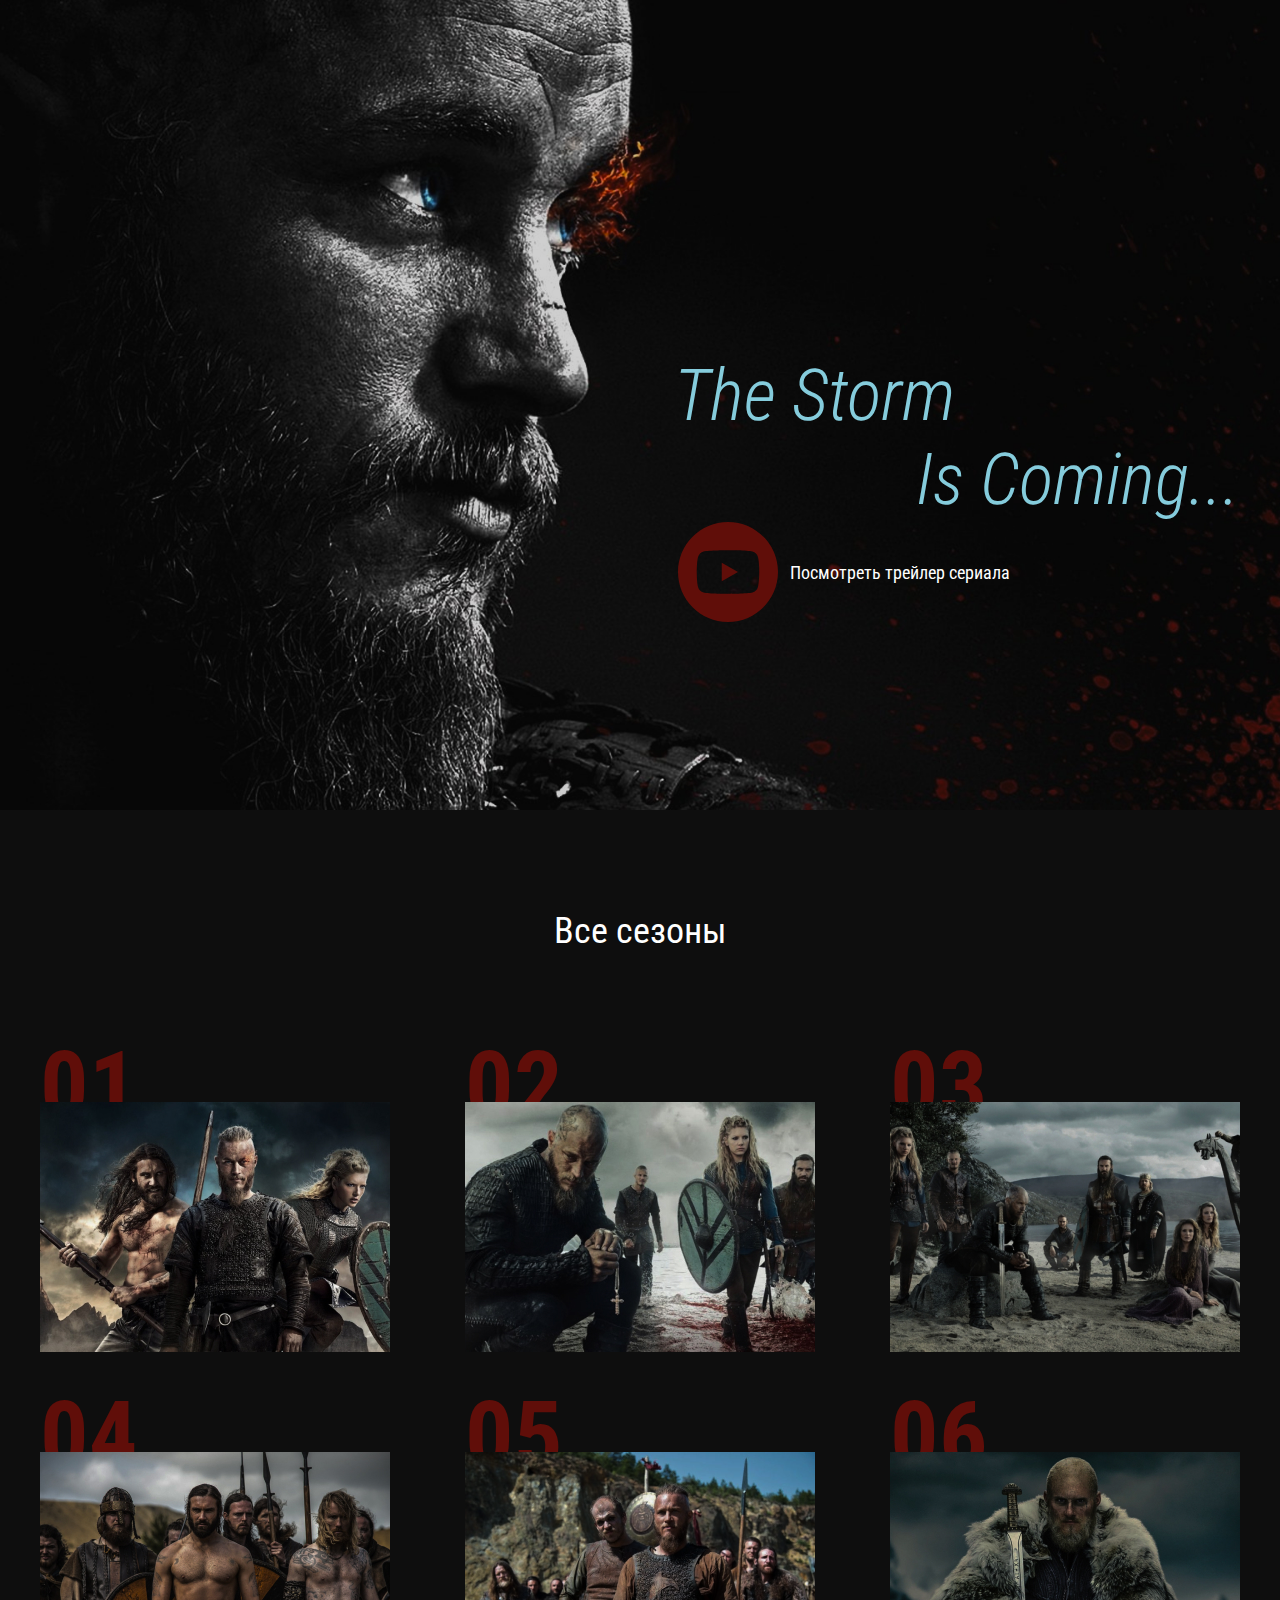
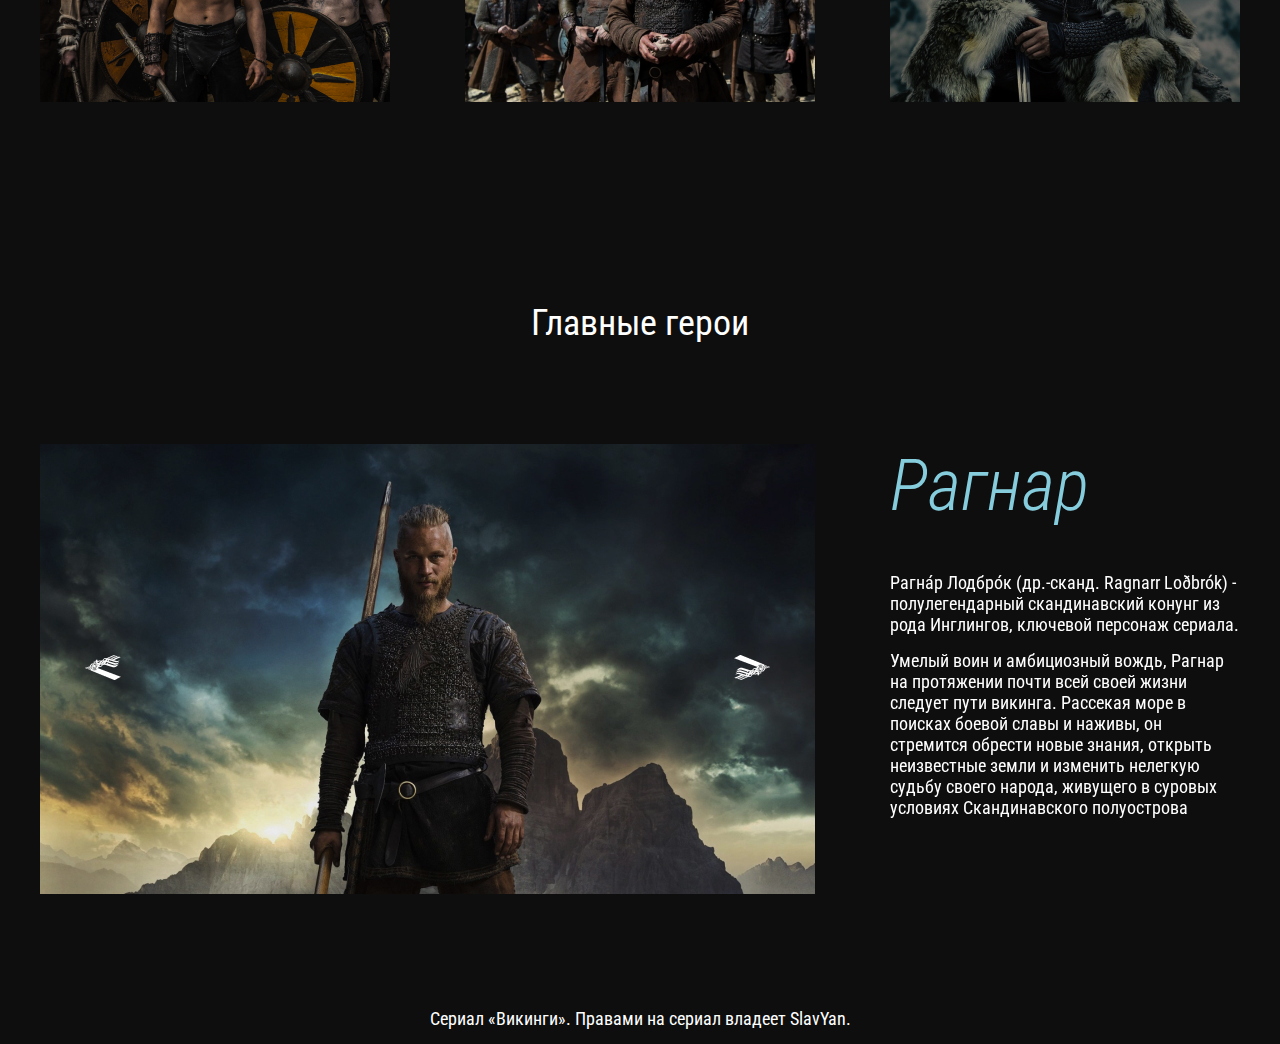
==== commit 43eeecdd: "feat: end 1-seasons" ====
--- a/index.html
+++ b/index.html
@@ -19,7 +19,7 @@
     <nav class="menu">
       <ul class="menu__list">
         <li class="menu__list-item">
-          <a class="menu__list-link" href="#">1 сезон</a>
+          <a class="menu__list-link" href="season-1.html">1 сезон</a>
         </li>
         <li class="menu__list-item">
           <a class="menu__list-link" href="#">2 сезон</a>
@@ -101,7 +101,7 @@
       </h3>
       <ol class="seasons__inner">
         <li class="seasons__item" style="background-image: url('images/seasons-image-1.jpg');">
-          <a class="seasons__link" href="#">Смотреть</a>
+          <a class="seasons__link" href="season-1.html">Смотреть</a>
         </li>
         <li class="seasons__item" style="background-image: url('images/seasons-image-2.jpg');">
           <a class="seasons__link" href="#">Смотреть</a>
--- a/css/style.css
+++ b/css/style.css
@@ -64,9 +64,7 @@
   transform: rotate(180deg);
 }
 
-.menu__list {
-  display: flex;
-  justify-content: center;
+.menu {
   padding: 50px 0 58px;
   background: linear-gradient(
     180deg,
@@ -76,6 +74,11 @@
   );
 }
 
+.menu__list {
+  display: flex;
+  justify-content: center;
+}
+
 .menu__list-item {
   padding: 0 13px;
 }
@@ -85,7 +88,8 @@
   line-height: 42px;
 }
 
-.menu__list-link:hover {
+.menu__list-link:hover,
+menu__list-link--active {
   color: #85ccdc;
   text-decoration: underline;
 }
@@ -162,6 +166,7 @@
   grid-template-columns: 1fr 1fr 1fr;
   grid-gap: 100px 75px;
   counter-reset: number;
+  padding-top: 50px;
 }
 
 .seasons__item {
@@ -262,4 +267,55 @@
 .copy {
   padding: 14px 0 15px;
   text-align: center;
-}+}
+
+/* start season-1 */
+.page-header {
+  background-image: url("../images/season-1bg.jpg");
+  background-repeat: no-repeat;
+  background-position: center center;
+  background-size: cover;
+  height: 90vh;
+  position: relative;
+}
+
+.menu__container {
+  max-width: 1385px;
+  margin: 0 auto;
+  position: relative;
+}
+
+.page-logo {
+  position: absolute;
+}
+
+.season-info {
+  position: absolute;
+  max-width: 1385px;
+  display: flex;
+  padding: 44px 47px 64px 35px;
+  background-color: #0e0e0e;
+  bottom: 0;
+  left: 0;
+  right: 0;
+  margin: 0 auto;
+}
+
+.season-info__num {
+  font-weight: bold;
+  font-size: 96px;
+  line-height: px;
+  text-align: center;
+  margin-right: 51px;
+}
+
+.season-info__num span {
+  display: block;
+  font-size: 36px;
+  line-height: 74px;
+}
+
+.season-info__text p {
+  margin-bottom: 15px;
+}
+/* end season-1 */
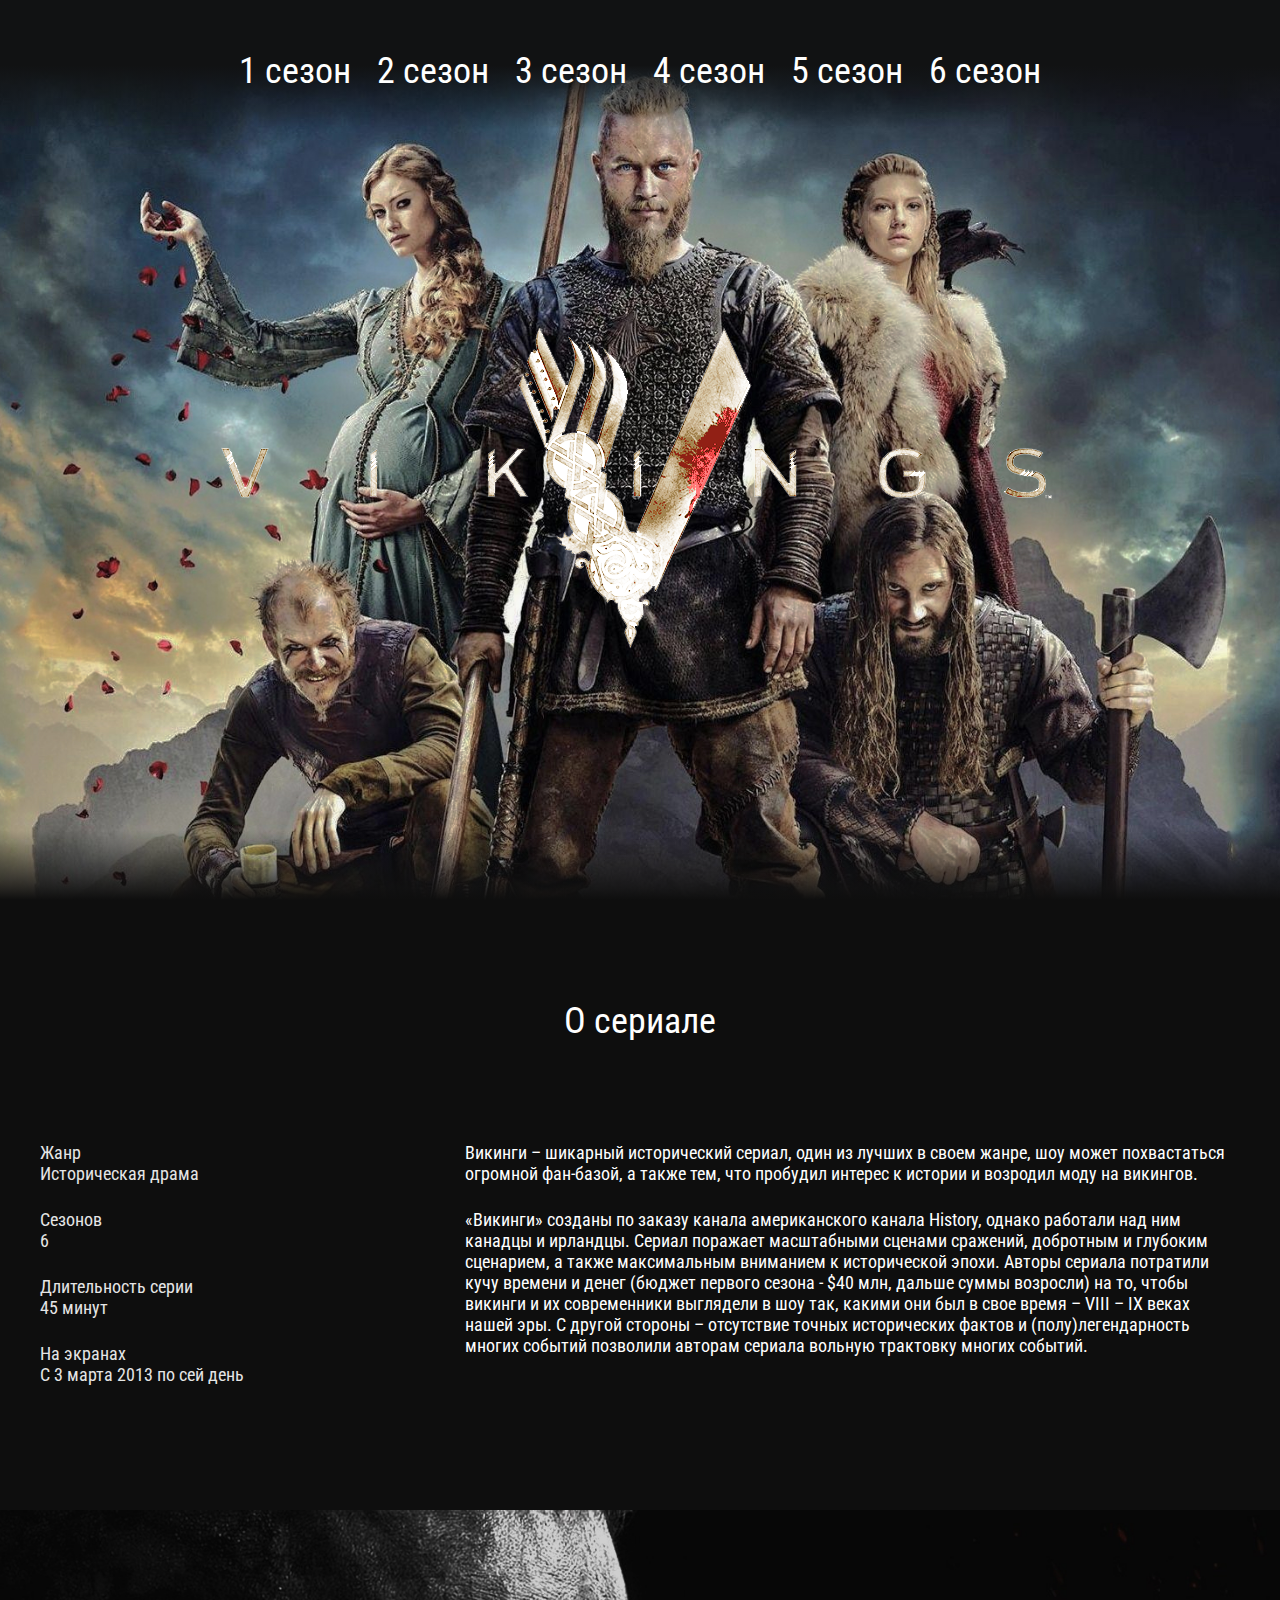
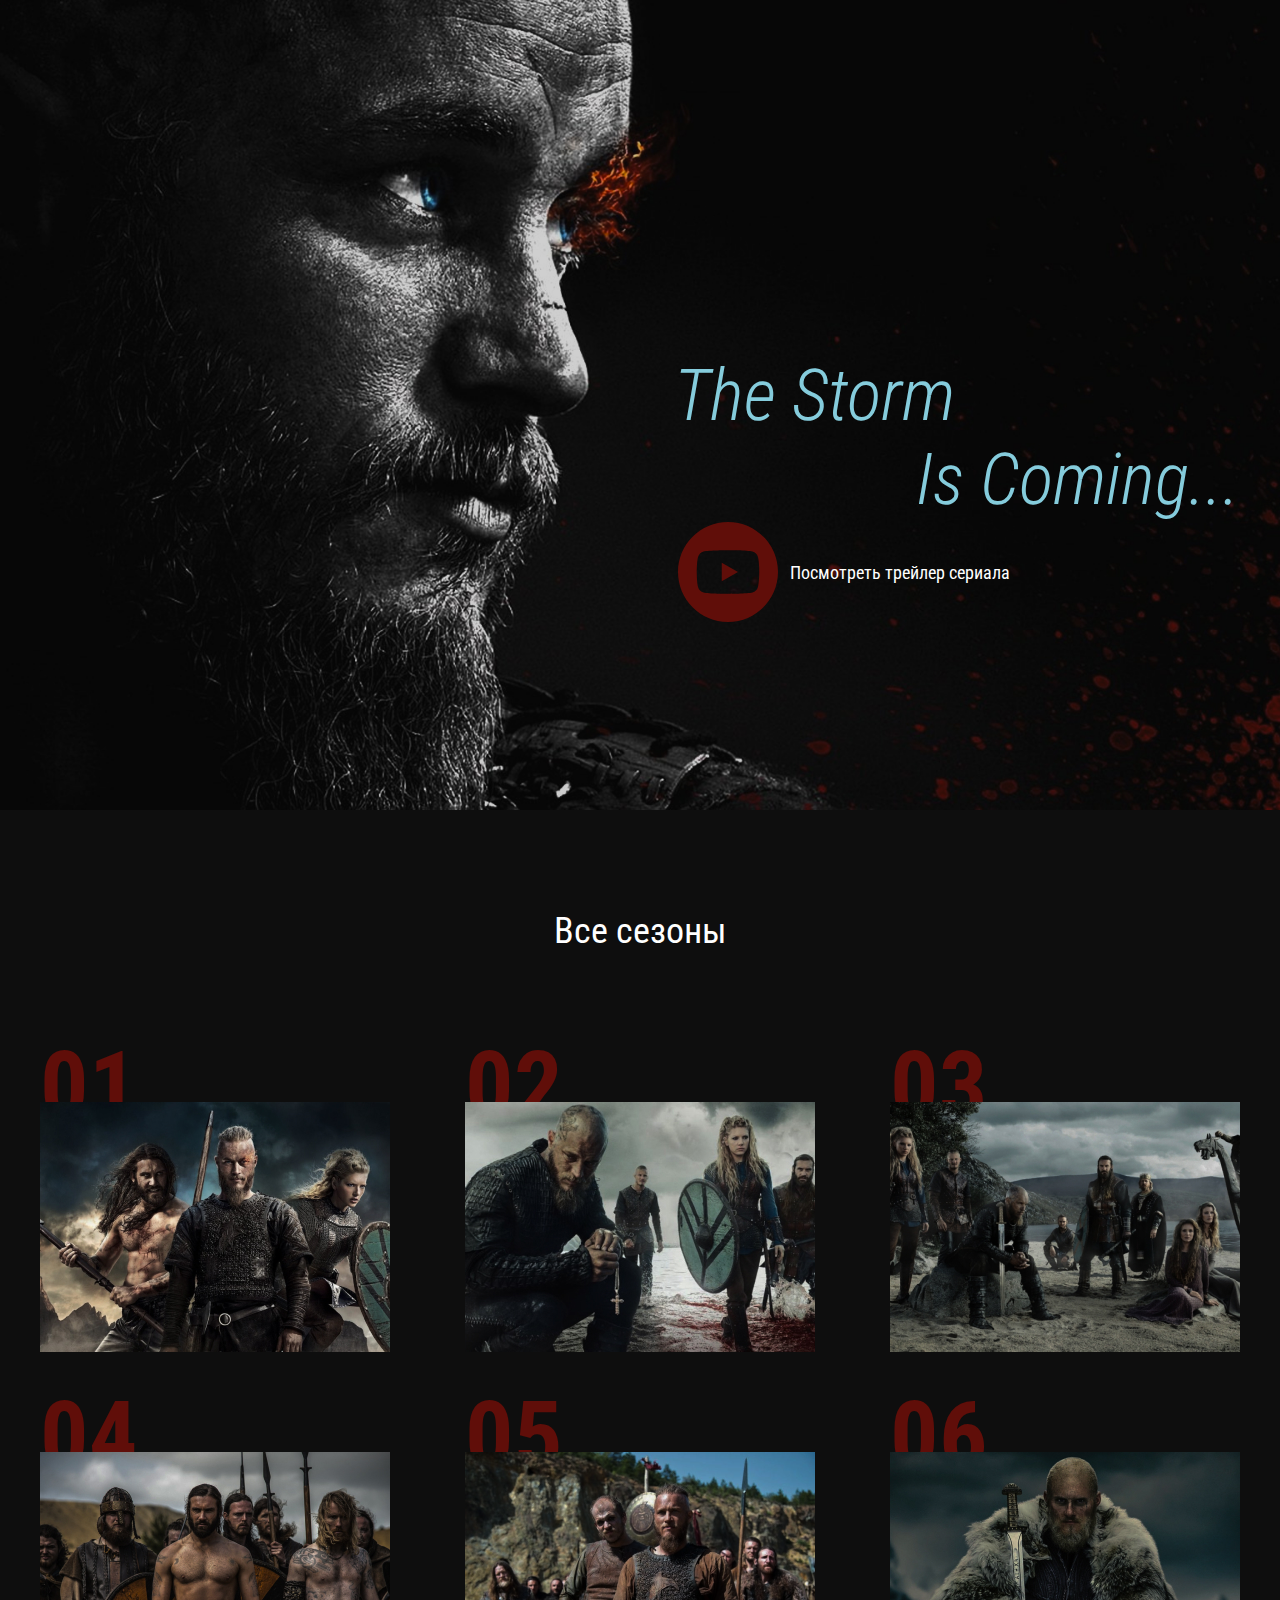
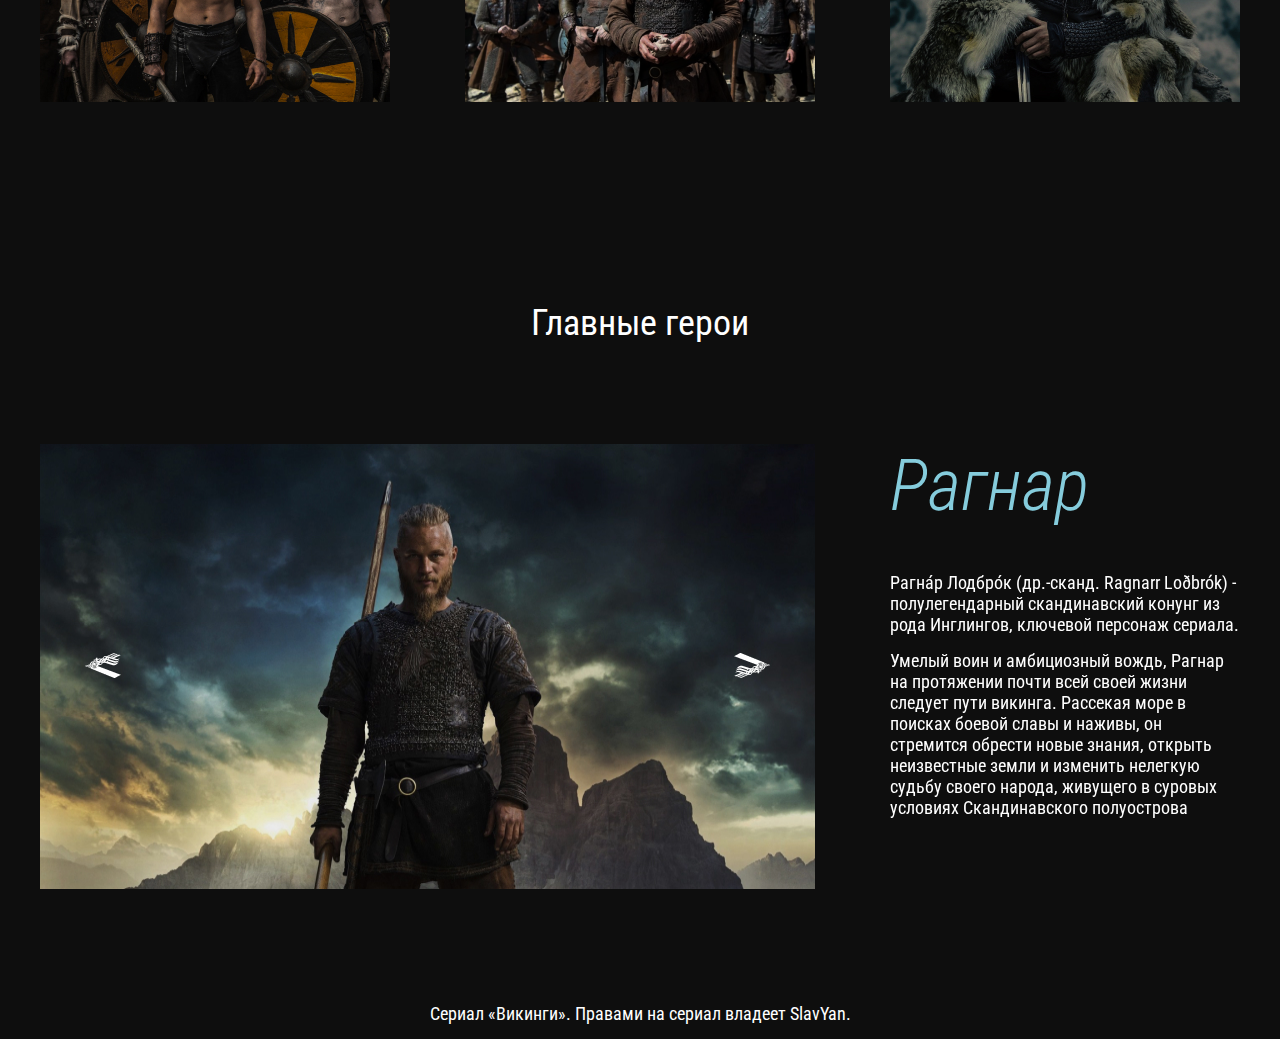
==== commit b336d384: "feat: fixed heroes section-page" ====
--- a/index.html
+++ b/index.html
@@ -127,8 +127,8 @@
       <div class="heroes__inner">
         <div class="heroes__slider-img">
           <img class="heroes__images" src="images/hero-1.jpg" alt="heroes1">
-          <img class="heroes__images" src="images/hero-1.jpg" alt="heroes2">
-          <img class="heroes__images" src="images/hero-1.jpg" alt="heroes3">
+          <img class="heroes__images" src="images/hero-2.jpg" alt="heroes2">
+          <img class="heroes__images" src="images/hero-3.jpg" alt="heroes3">
         </div>
         <div class="heroes__slider-text">
           <div class="heroes__text">
@@ -147,33 +147,26 @@
             </p>
           </div>
           <div class="heroes__text">
-            <h4 class="heroes-name">Рагнар2</h4>
+            <h4 class="heroes-name">Флóки</h4>
             <p>
-              Рагна́р Лодбро́к (др.-сканд. Ragnarr Loðbrók) - полулегендарный скандинавский конунг из рода Инглингов,
-              ключевой
-              персонаж сериала.
+              Флóки (др.-сканд. Flóki) - скандинавский кораблестроитель, активно участвующий в грабительских набегах
+              викингов на страны Европы.
             </p>
             <p>
-              Умелый воин и амбициозный вождь, Рагнар на протяжении почти всей своей жизни следует пути викинга.
-              Рассекая море в
-              поисках боевой славы и наживы, он стремится обрести новые знания, открыть неизвестные земли и изменить
-              нелегкую судьбу
-              своего народа, живущего в суровых условиях Скандинавского полуострова
+              Близкий друг и соратник Рагнара Лодброка. Эксцентричный и чудаковатый, он живет в уединенном доме в лесу,
+              работая в своей мастерской на берегу моря.
             </p>
           </div>
           <div class="heroes__text">
-            <h4 class="heroes-name">Рагнар3</h4>
+            <h4 class="heroes-name">Бьёрн</h4>
             <p>
-              Рагна́р Лодбро́к (др.-сканд. Ragnarr Loðbrók) - полулегендарный скандинавский конунг из рода Инглингов,
-              ключевой
-              персонаж сериала.
+              Бьёрн Железнобо́кий (др.-сканд. Björn Járnsíða, швед. Björn Järnsida) - полулегендарный скандинавский
+              конунг, основатель шведской королевской династии Мунсё.
             </p>
             <p>
-              Умелый воин и амбициозный вождь, Рагнар на протяжении почти всей своей жизни следует пути викинга.
-              Рассекая море в
-              поисках боевой славы и наживы, он стремится обрести новые знания, открыть неизвестные земли и изменить
-              нелегкую судьбу
-              своего народа, живущего в суровых условиях Скандинавского полуострова
+              Сильный и решительный человек, Бьёрн намерен стать великим воином, лидером и первооткрывателем. Он
+              полностью разделяет жажду своего отца Рагна́ра к приключениям и поддерживает его, регулярно участвуя в
+              грабительских набегах викингов
             </p>
           </div>
         </div>
@@ -196,6 +189,7 @@
 
 
 
+
   <script src="https://ajax.googleapis.com/ajax/libs/jquery/3.4.1/jquery.min.js"></script>
   <script src="js/slick.min.js"></script>
   <script src="js/jquery.fancybox.min.js"></script>
--- a/css/style.css
+++ b/css/style.css
@@ -228,6 +228,11 @@
   max-width: 775px;
 }
 
+.heroes__images{
+  max-width: 775px;
+  max-height: 445px;
+}
+
 .heroes__slider-text {
   max-width: 350px;
 }
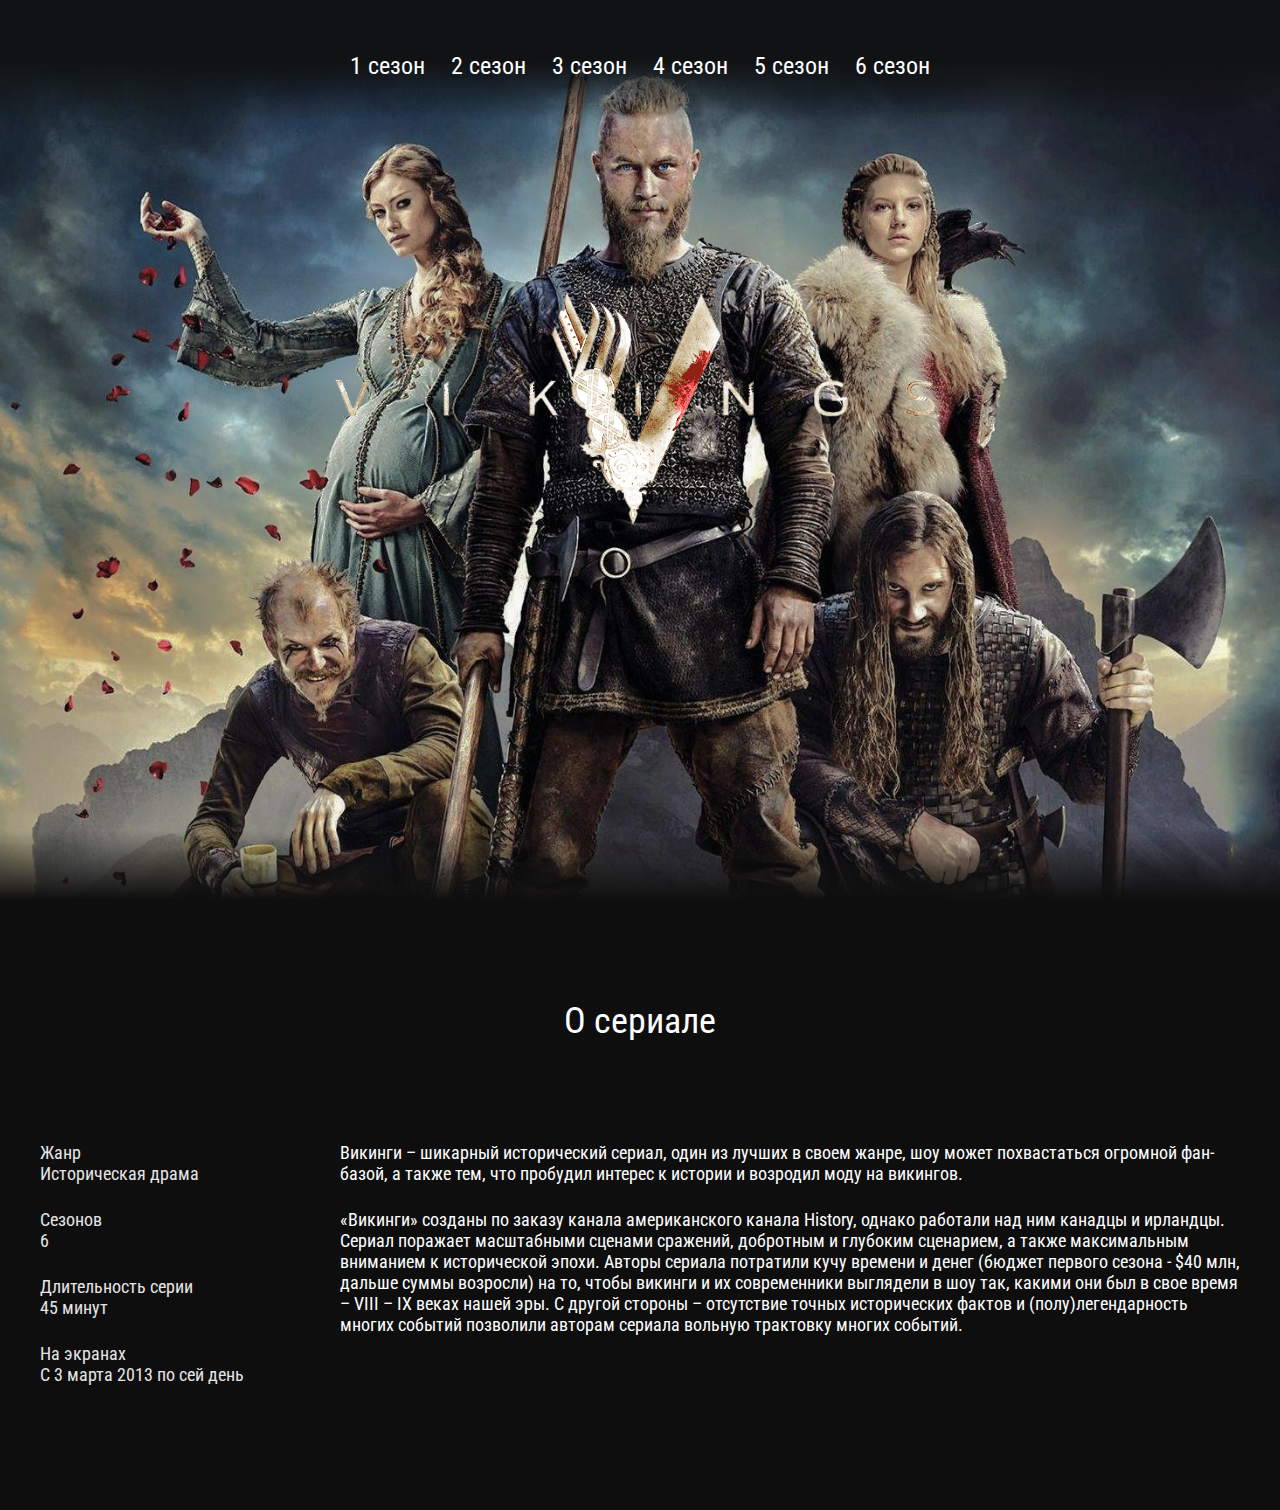
==== commit 3a97645a: "feat: create @media" ====
--- a/index.html
+++ b/index.html
@@ -42,6 +42,7 @@
       <img class="logo__img" src="images/logo 1.png" alt="Логотип">
     </div>
   </header>
+  
   <section class="about section-page">
     <div class="container">
       <h3 class="title">
@@ -84,13 +85,16 @@
       </div>
     </div>
   </section>
+
+  <!--   
+
   <section class="video">
     <div class="container">
       <h3 class="video__text">
         <span>The Storm </span>
         Is Coming...
       </h3>
-      <a class="video__btn" data-fancybox href="https://www.youtube.com/watch?v=ny9Fmx-rUKQ">Посмотреть трейлер
+      <a class="video__btn" data-fancybox href="https://www.youtube.com/watch?v=1YVxm0GKhkM&t=70s">Посмотреть трейлер
         сериала</a>
     </div>
   </section>
@@ -180,7 +184,7 @@
       </p>
     </div>
   </footer>
-
+ -->
 
 
 
--- a/css/style.css
+++ b/css/style.css
@@ -95,7 +95,7 @@
 }
 
 .logo {
-  padding-top: 178px;
+  padding-top: 17vh;
 }
 
 .about__inner {
@@ -199,6 +199,10 @@
   z-index: -1;
 }
 
+.seasons__item:nth-child(n + 10)::before {
+  content: counter(number);
+}
+
 .seasons__item:hover::after {
   content: "";
   position: absolute;
@@ -228,7 +232,7 @@
   max-width: 775px;
 }
 
-.heroes__images{
+.heroes__images {
   max-width: 775px;
   max-height: 445px;
 }
@@ -324,3 +328,38 @@
   margin-bottom: 15px;
 }
 /* end season-1 */
+
+/* start media */
+
+@media (max-width: 1366px) {
+  .logo__img {
+    width: 50%;
+  }
+  .menu__list-link {
+    font-size: 24px;
+    line-height: 32px;
+  }
+  .about__info {
+    width: 250px;
+  }
+}
+
+@media (max-width: 768px) {
+  .about__inner {
+    display: block;
+  }
+  .section-page{
+    padding: 50px 0;
+  }
+}
+
+@media (max-width: 640px) {
+  .menu__list {
+    display: none;
+  }
+  .logo {
+    padding-top: 21vh;
+  }
+}
+
+/* start media */
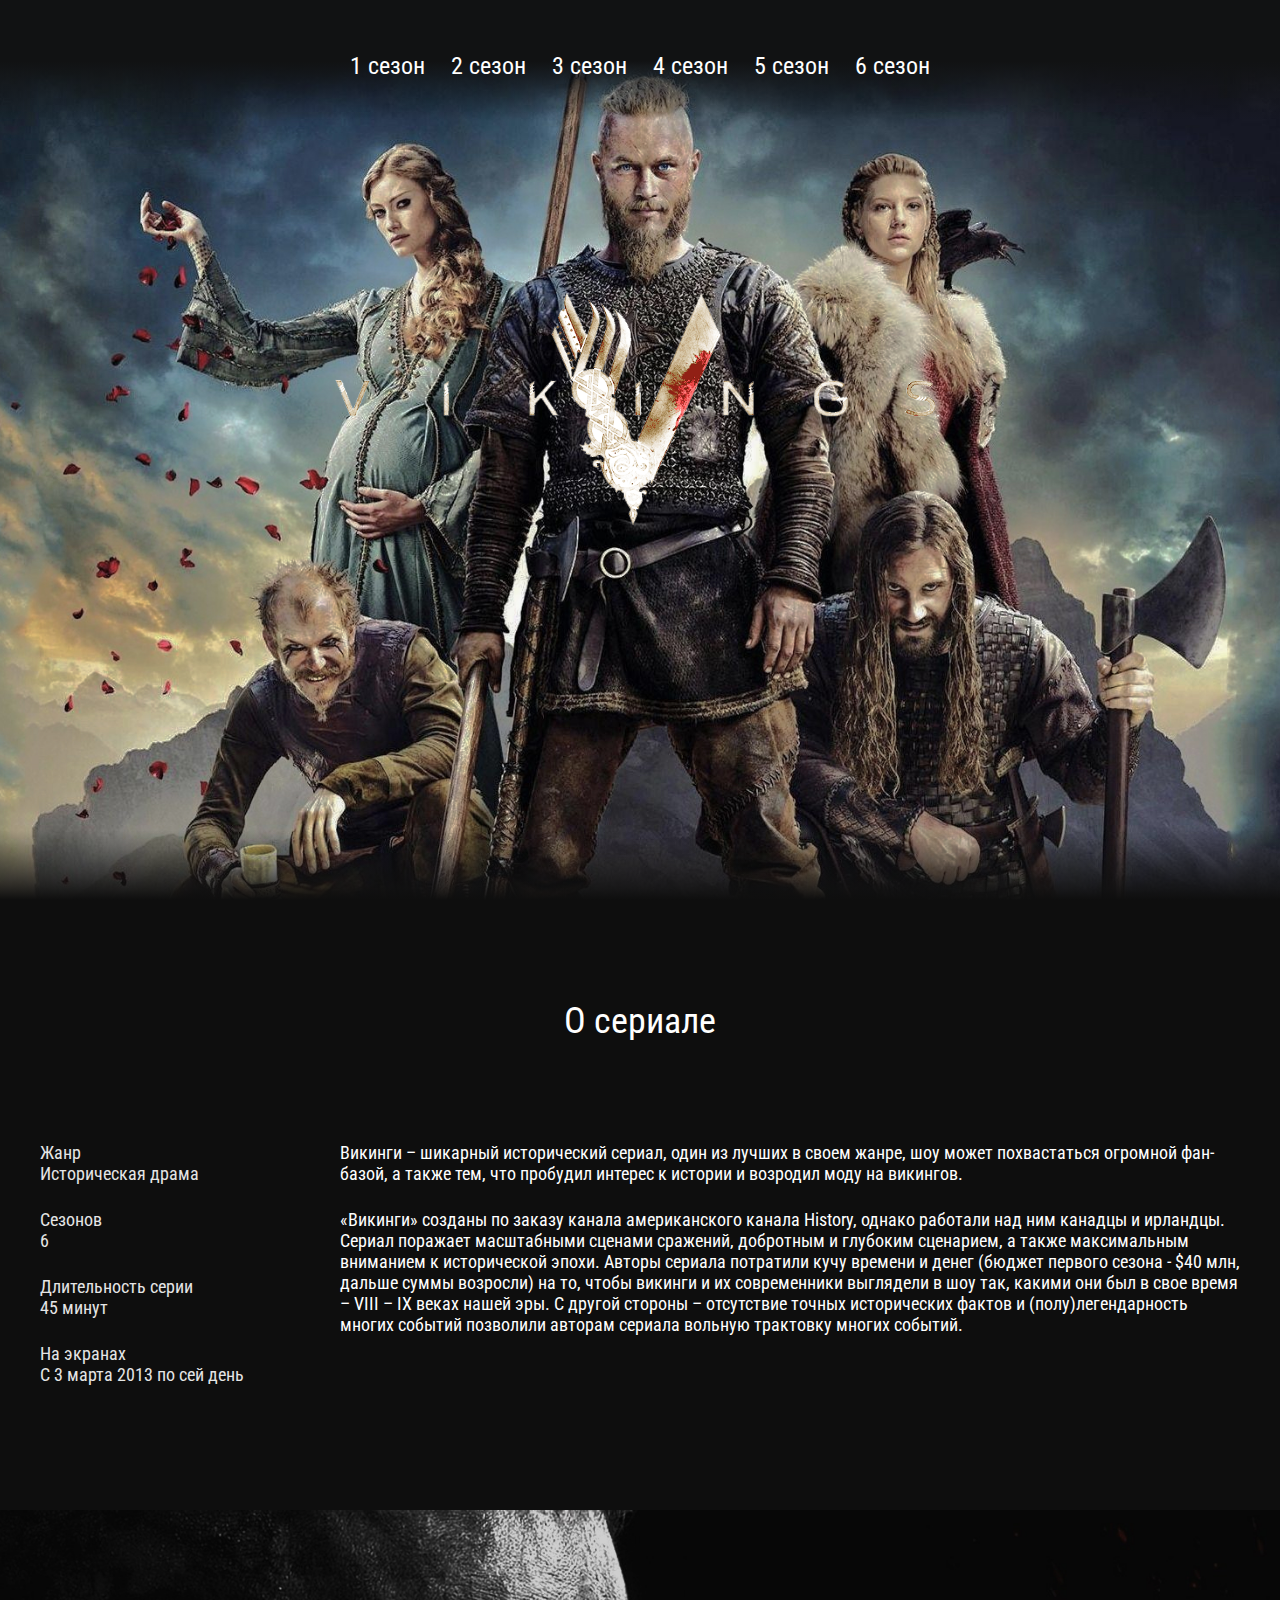
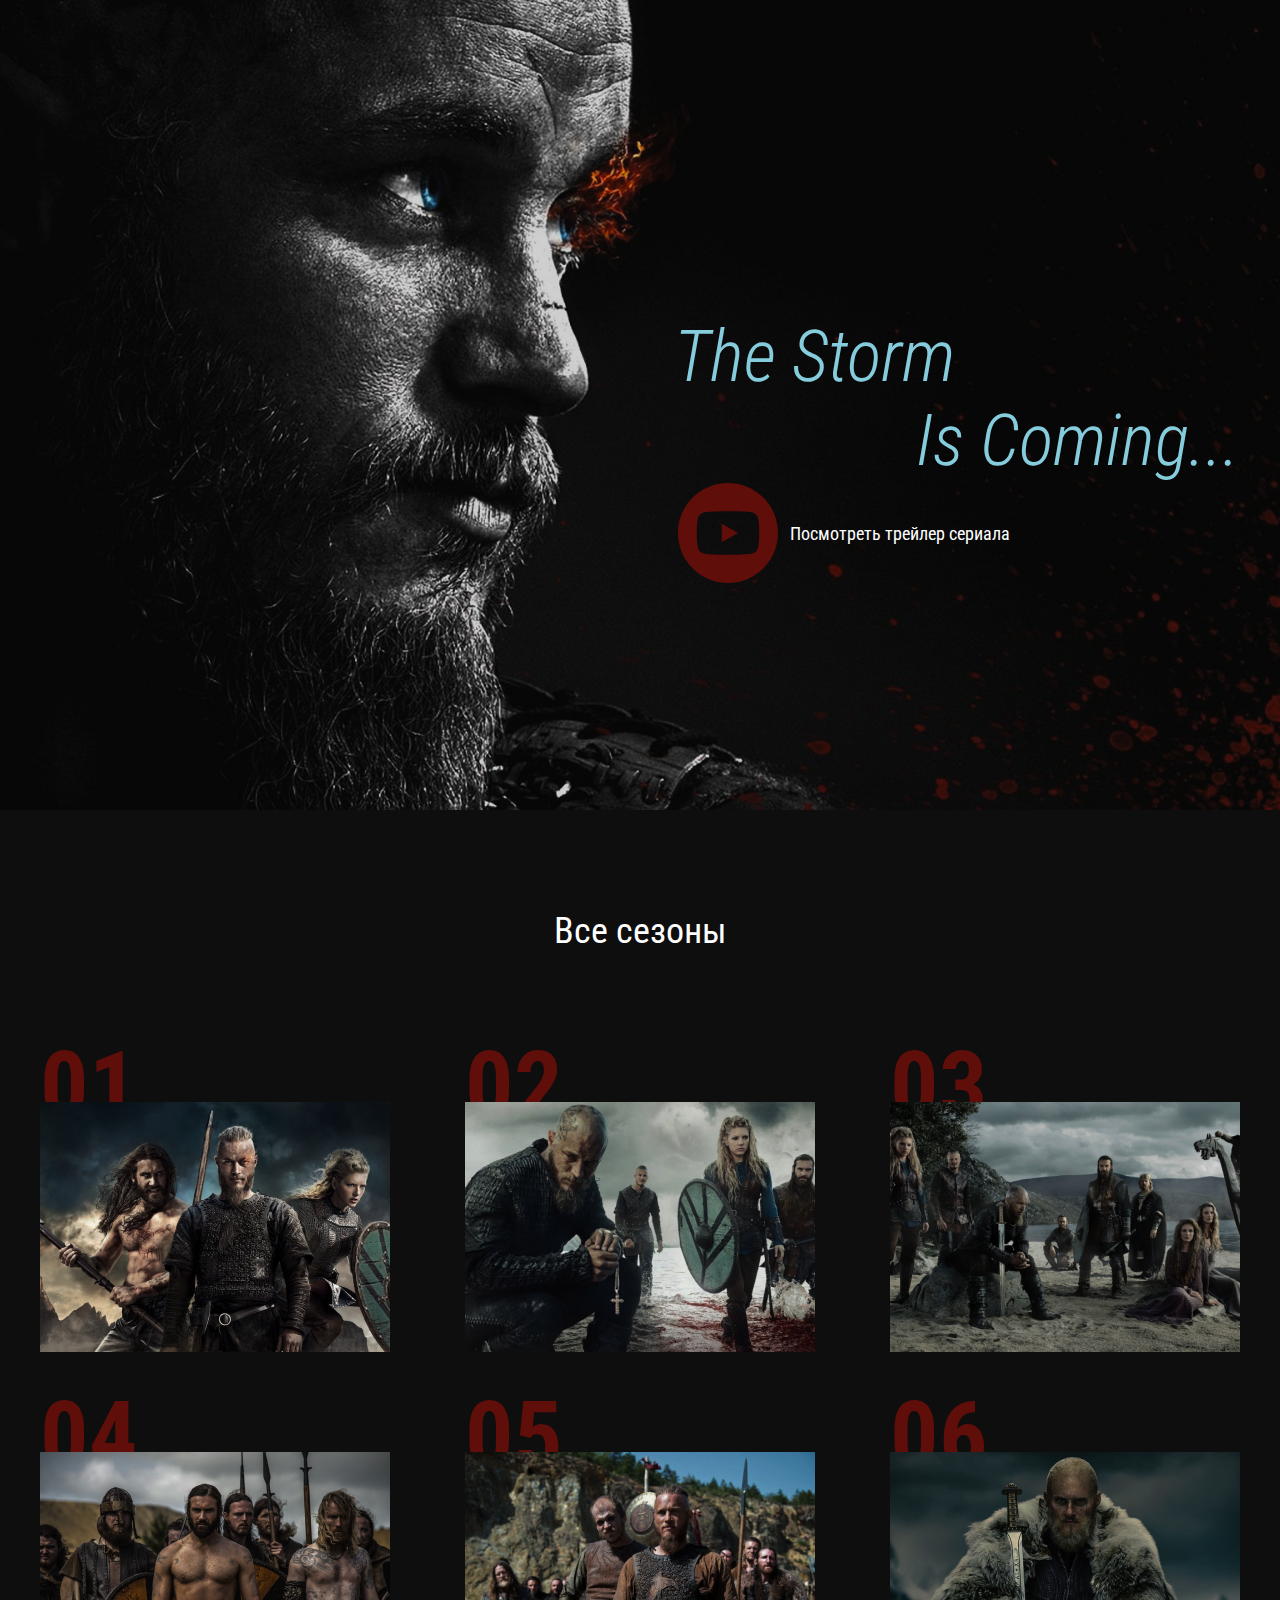
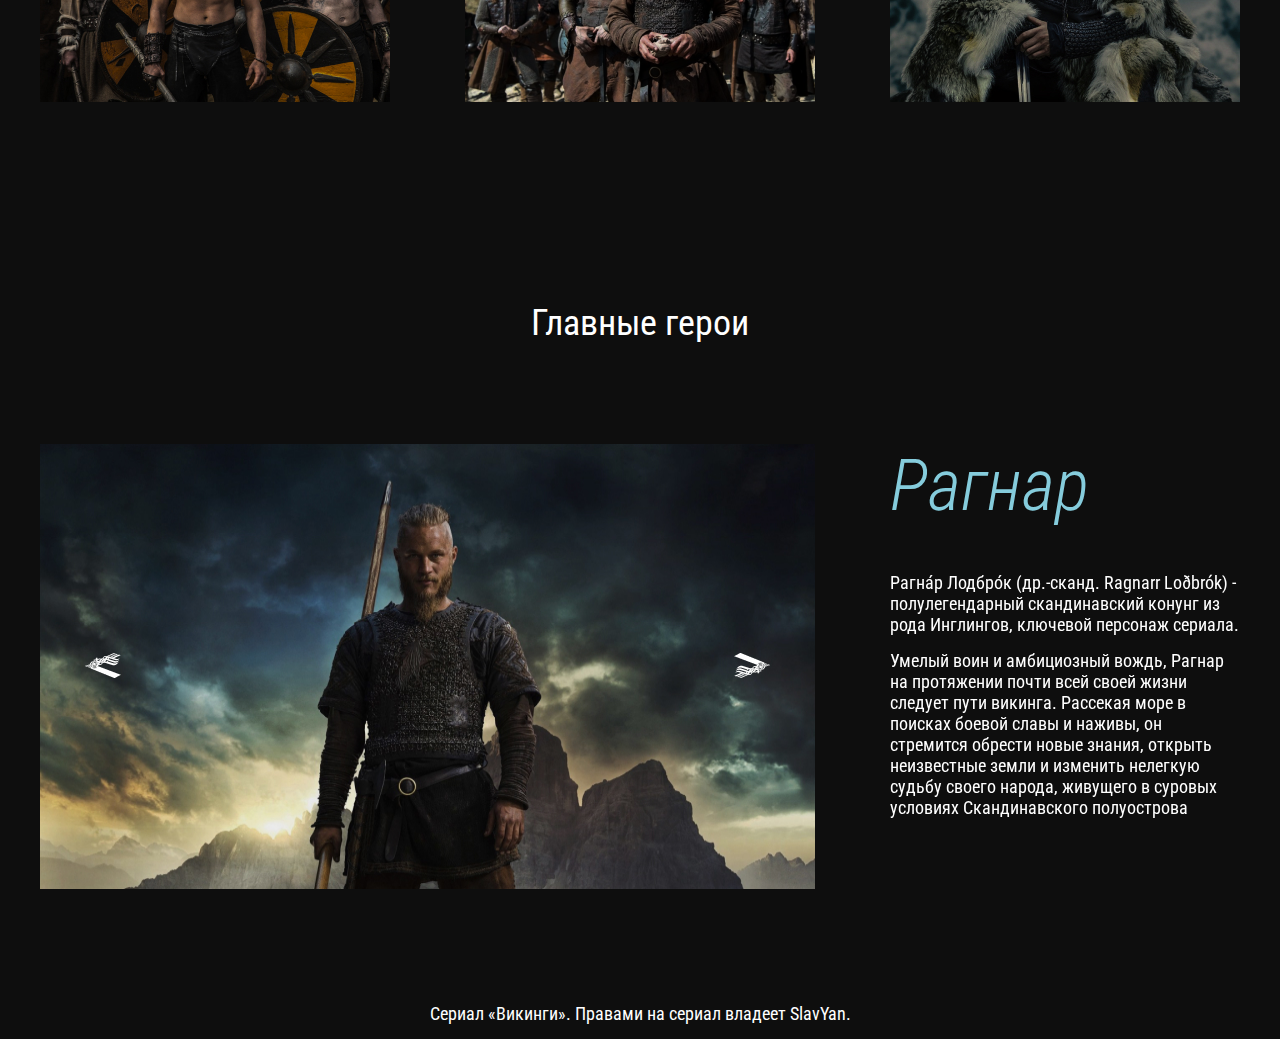
==== commit b01e5bda: "feat: end media" ====
--- a/index.html
+++ b/index.html
@@ -17,6 +17,7 @@
 <body>
   <header class="header">
     <nav class="menu">
+      <button class="menu__btn"></button>
       <ul class="menu__list">
         <li class="menu__list-item">
           <a class="menu__list-link" href="season-1.html">1 сезон</a>
@@ -42,7 +43,7 @@
       <img class="logo__img" src="images/logo 1.png" alt="Логотип">
     </div>
   </header>
-  
+
   <section class="about section-page">
     <div class="container">
       <h3 class="title">
@@ -86,7 +87,7 @@
     </div>
   </section>
 
-  <!--   
+
 
   <section class="video">
     <div class="container">
@@ -98,6 +99,8 @@
         сериала</a>
     </div>
   </section>
+
+
   <section class="seasons section-page">
     <div class="container">
       <h3 class="title">
@@ -125,6 +128,8 @@
       </ol>
     </div>
   </section>
+
+
   <section class="heroes section-page">
     <div class="container">
       <h3 class="title">Главные герои</h3>
@@ -184,7 +189,7 @@
       </p>
     </div>
   </footer>
- -->
+
 
 
 
--- a/css/style.css
+++ b/css/style.css
@@ -74,6 +74,10 @@
   );
 }
 
+.menu__btn {
+  display: none;
+}
+
 .menu__list {
   display: flex;
   justify-content: center;
@@ -136,7 +140,7 @@
   font-size: 72px;
   line-height: 84px;
   color: #85ccdc;
-  padding-top: 444px;
+  padding-top: 45vh;
   margin-bottom: 40px;
 }
 
@@ -163,14 +167,13 @@
 
 .seasons__inner {
   display: grid;
-  grid-template-columns: 1fr 1fr 1fr;
+  grid-template-columns: repeat(auto-fill, minmax(284px, 1fr));
   grid-gap: 100px 75px;
   counter-reset: number;
   padding-top: 50px;
 }
 
 .seasons__item {
-  width: 350px;
   height: 250px;
   background-repeat: no-repeat;
   background-position: center center;
@@ -233,7 +236,7 @@
 }
 
 .heroes__images {
-  max-width: 775px;
+  /* max-width: 775px; */
   max-height: 445px;
 }
 
@@ -331,6 +334,15 @@
 
 /* start media */
 
+@media (max-width: 1420px) {
+  .page-logo {
+    left: 10px;
+    top: -6px;
+  }
+}
+
+
+
 @media (max-width: 1366px) {
   .logo__img {
     width: 50%;
@@ -342,24 +354,177 @@
   .about__info {
     width: 250px;
   }
+  .page-header {
+    height: 120vh;
+  }
+}
+
+@media (max-width: 1200px) {
+  .heroes__inner {
+    display: block;
+  }
+  .heroes__slider-text {
+    max-width: 100%;
+    padding-top: 50px;
+  }
+  .heroes__slider-img {
+    max-width: 100%;
+  }
+}
+
+@media (max-width: 1088px) {
+  .seasons__item {
+    height: 340px;
+  }
+}
+
+@media (max-width: 992px) {
+  .page-logo {
+  display: none;
+  }
 }
 
 @media (max-width: 768px) {
   .about__inner {
     display: block;
   }
-  .section-page{
+  .section-page {
     padding: 50px 0;
   }
+  .title {
+    margin-bottom: 50px;
+    font-style: 28px;
+    line-height: 36px;
+  }
+  body {
+    font-size: 11px;
+    line-height: 19px;
+  }
+  .video__text {
+    font-size: 48px;
+    line-height: 56px;
+  }
+  .video__text span {
+    padding-right: 200px;
+  }
+  .video__bth {
+    margin-right: 2px;
+    padding-left: 62px;
+  }
+  .video__btn::before {
+    width: 50px;
+    height: 50px;
+    background-size: cover;
+    top: -16px;
+  }
+  .seasons__inner {
+    grid-gap: 80px 35px;
+  }
+  .slick-btn {
+    display: none;
+  }
+  .heroes__name {
+    font: 46px;
+    line-height: 56px;
+    margin-bottom: 25px;
+  }
+  .season-info {
+    display: block;
+    padding: padding: 30px 10px 0px 10px;;
+  }
+  .season-info__num {
+    text-align: left;
+    font-size: 50px;
+    line-height: 26px;
+    margin-bottom: 15px;
+  }
+  .season-info__num span {
+    font-size: 25px;
+    line-height: 32px;
+  }
 }
 
 @media (max-width: 640px) {
+  .menu {
+    padding: 0;
+    text-align: center;
+    background: linear-gradient( 180deg, #111213 0%, #111213 -10.38%, rgba(32, 31, 33, 0) 86.33% );
+  }
   .menu__list {
-    display: none;
+    display: block; 
+    transform: translateY(-130%);
+    transition: all .3s;
+  }
+  .menu__list.menu__list--active{
+    transform: translateY(0%);
+    padding: 100px 0 50px;
+    background-color: #0e0e0e;
+  }
+  .menu__list-link {
+    display: block;
+    padding: 10px 0;
+    
   }
   .logo {
     padding-top: 21vh;
   }
-}
-
-/* start media */
+  .page-logo {
+    display: block;
+    z-index: 10;
+    top: 22px;
+    }
+  .menu__btn {
+    display: block;
+    width: 42px;
+    height: 41px;
+    cursor: pointer;
+    position: absolute;
+    z-index: 10;
+    right: 17px;
+    top: 20px;
+    display: flex;
+    align-items: center;
+    background-color: transparent;
+    border: none;
+    padding: 0;
+  }
+  .menu__btn span{
+    background-color: white;
+    height: 3px;
+    width: 100%;
+  }
+  .menu__btn::after,
+  .menu__btn::before{
+    content: "";
+    width: 100%;
+    height: 3px;
+    background-color: #fff;
+    position: absolute;
+  }
+  .menu__btn::before {
+    top: 0;
+    left: 0;
+  }
+  .menu__btn::after {
+    bottom: 0;
+    left: 0;
+  }
+  .page-header {
+    height: 160vh;
+  }
+}
+
+@media (max-width: 414px) {
+  .seasons__item {
+    height: 203px;
+  }
+}
+
+
+@media (max-width: 374px) {
+  .page-header {
+    height: 200vh;
+  }
+}
+
+/* end media */
